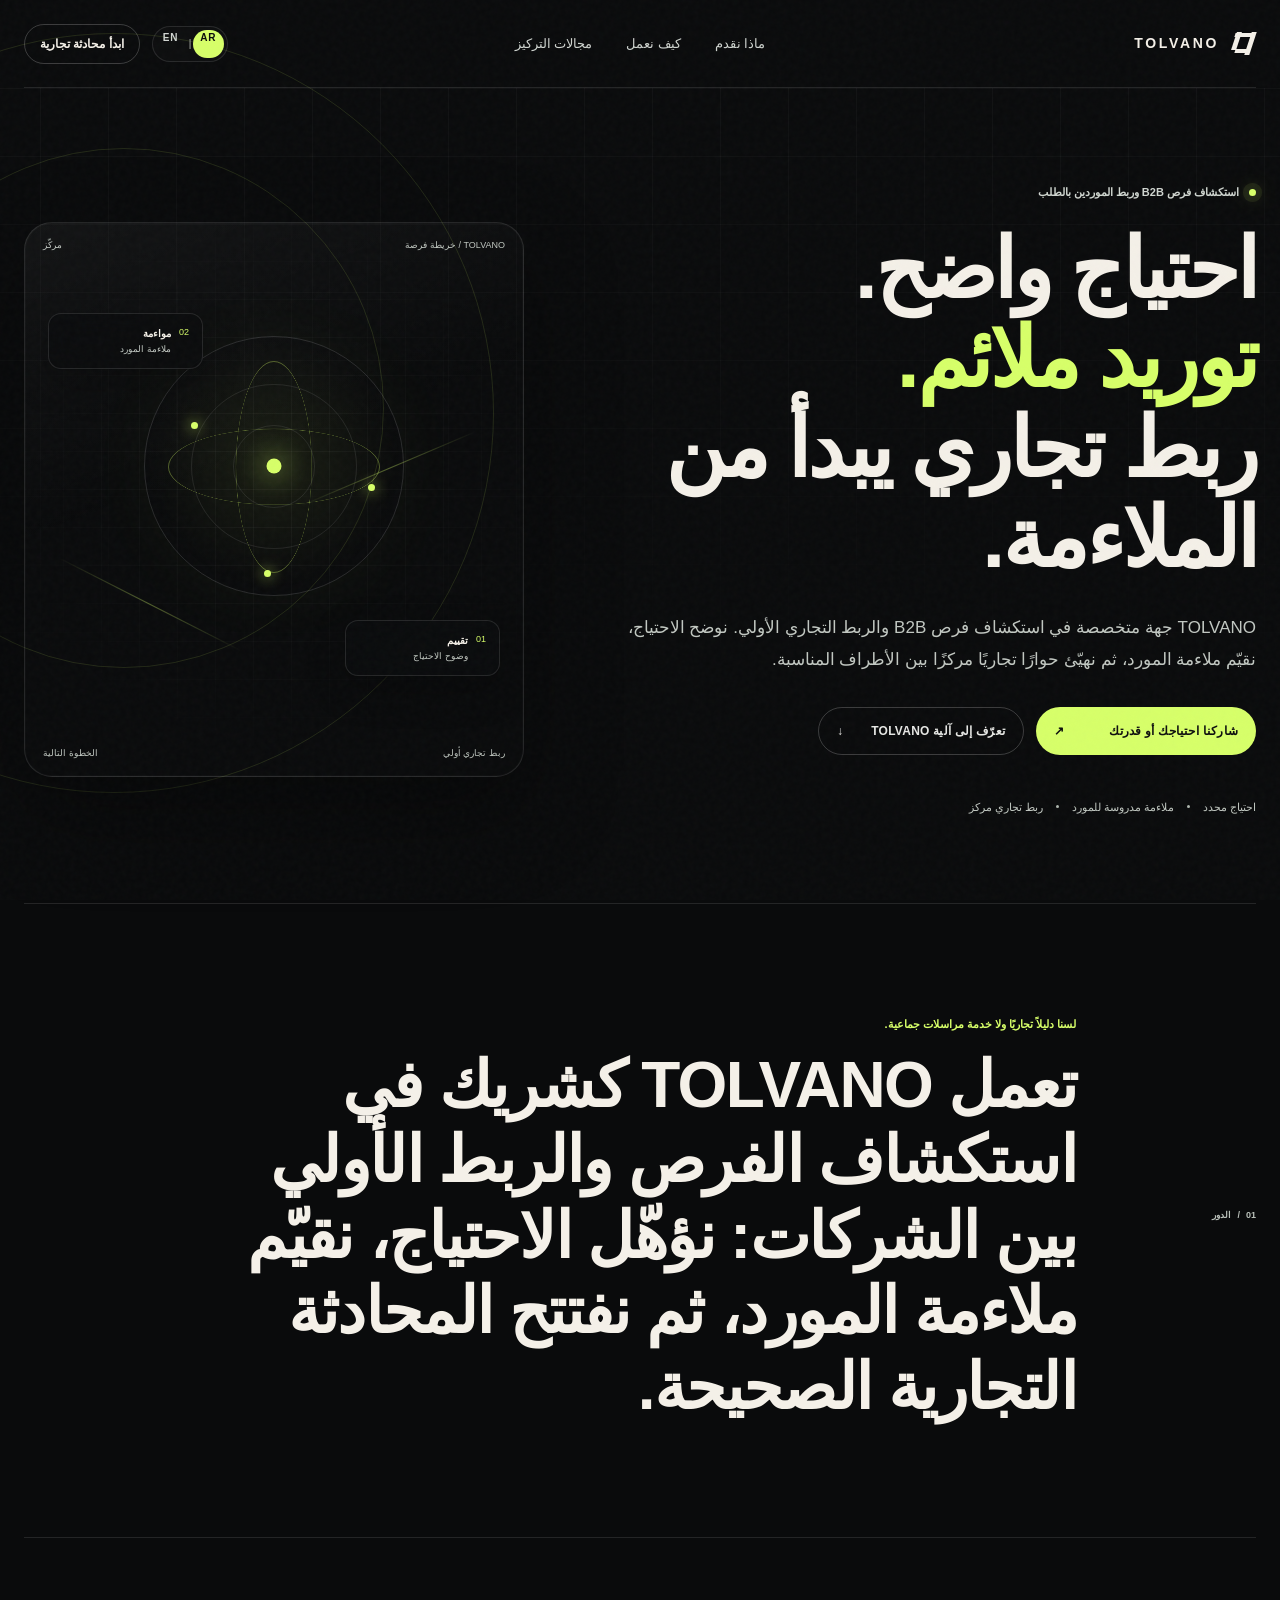
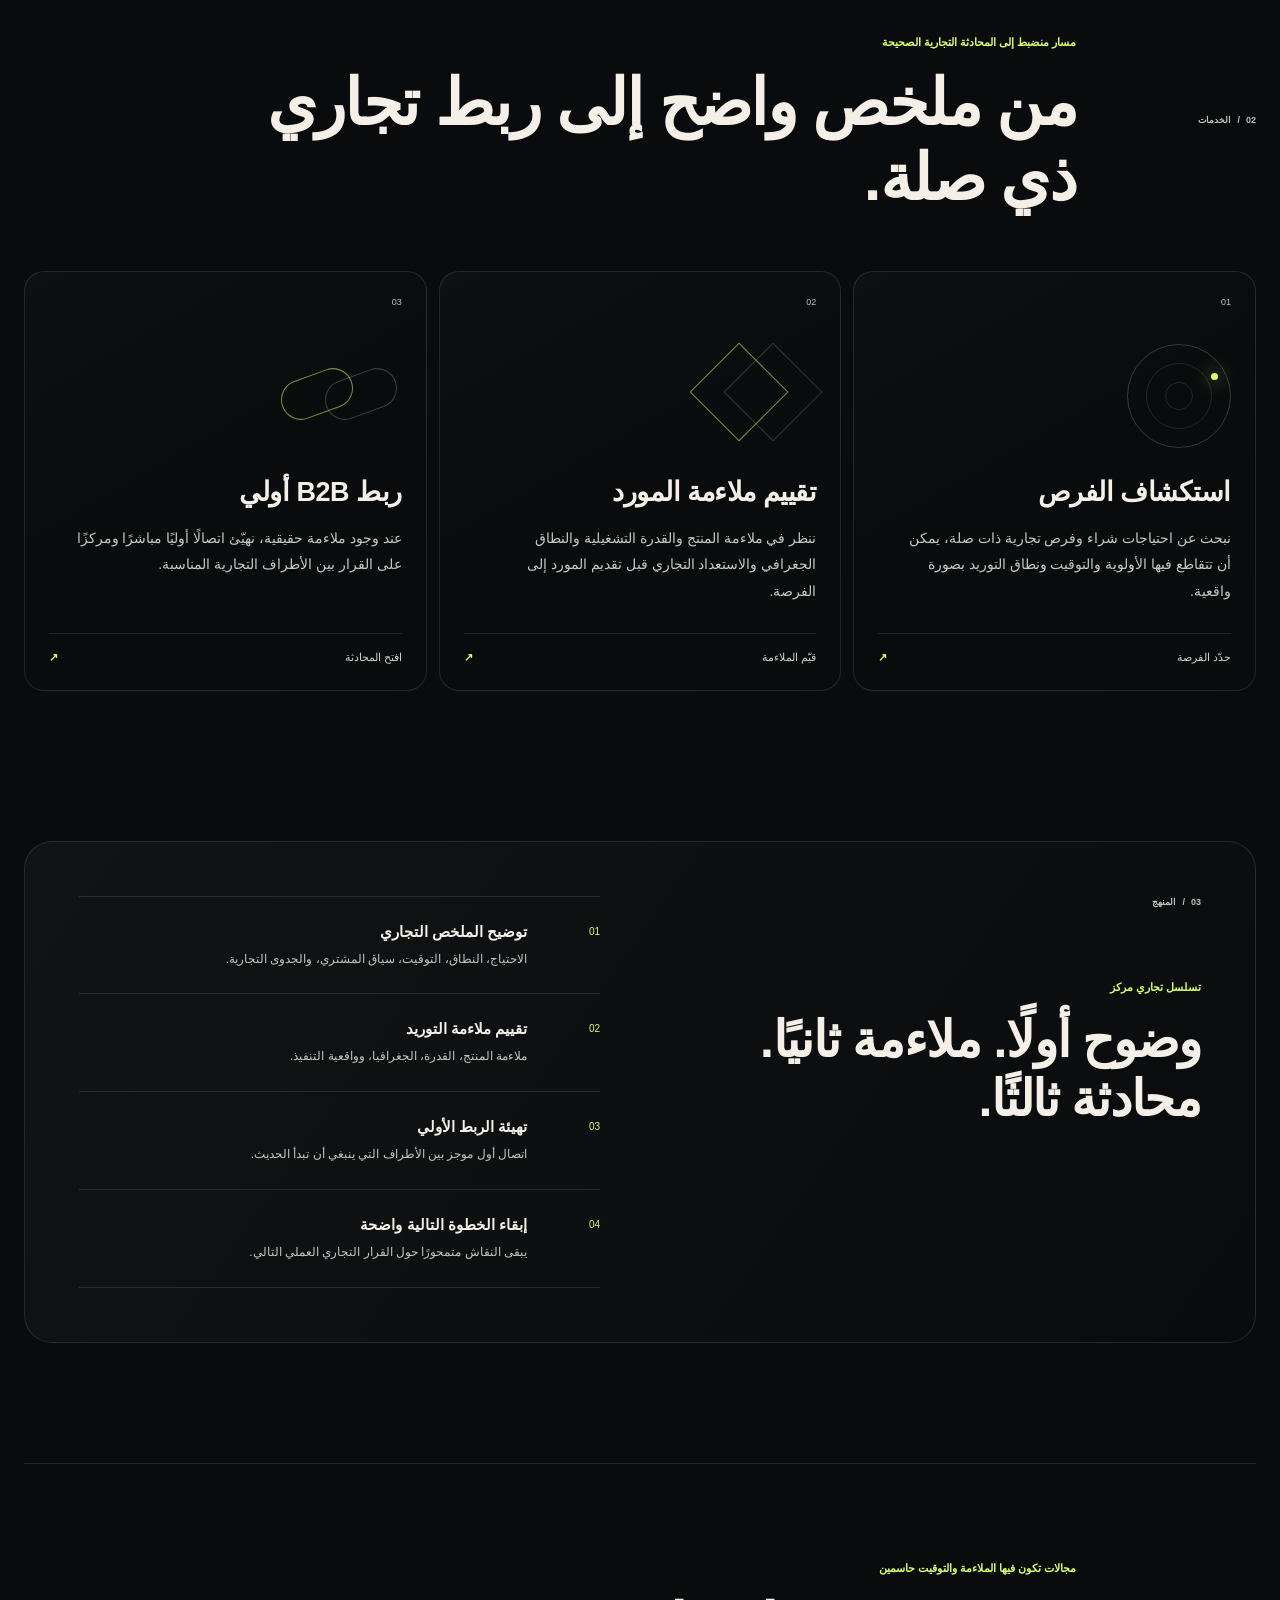
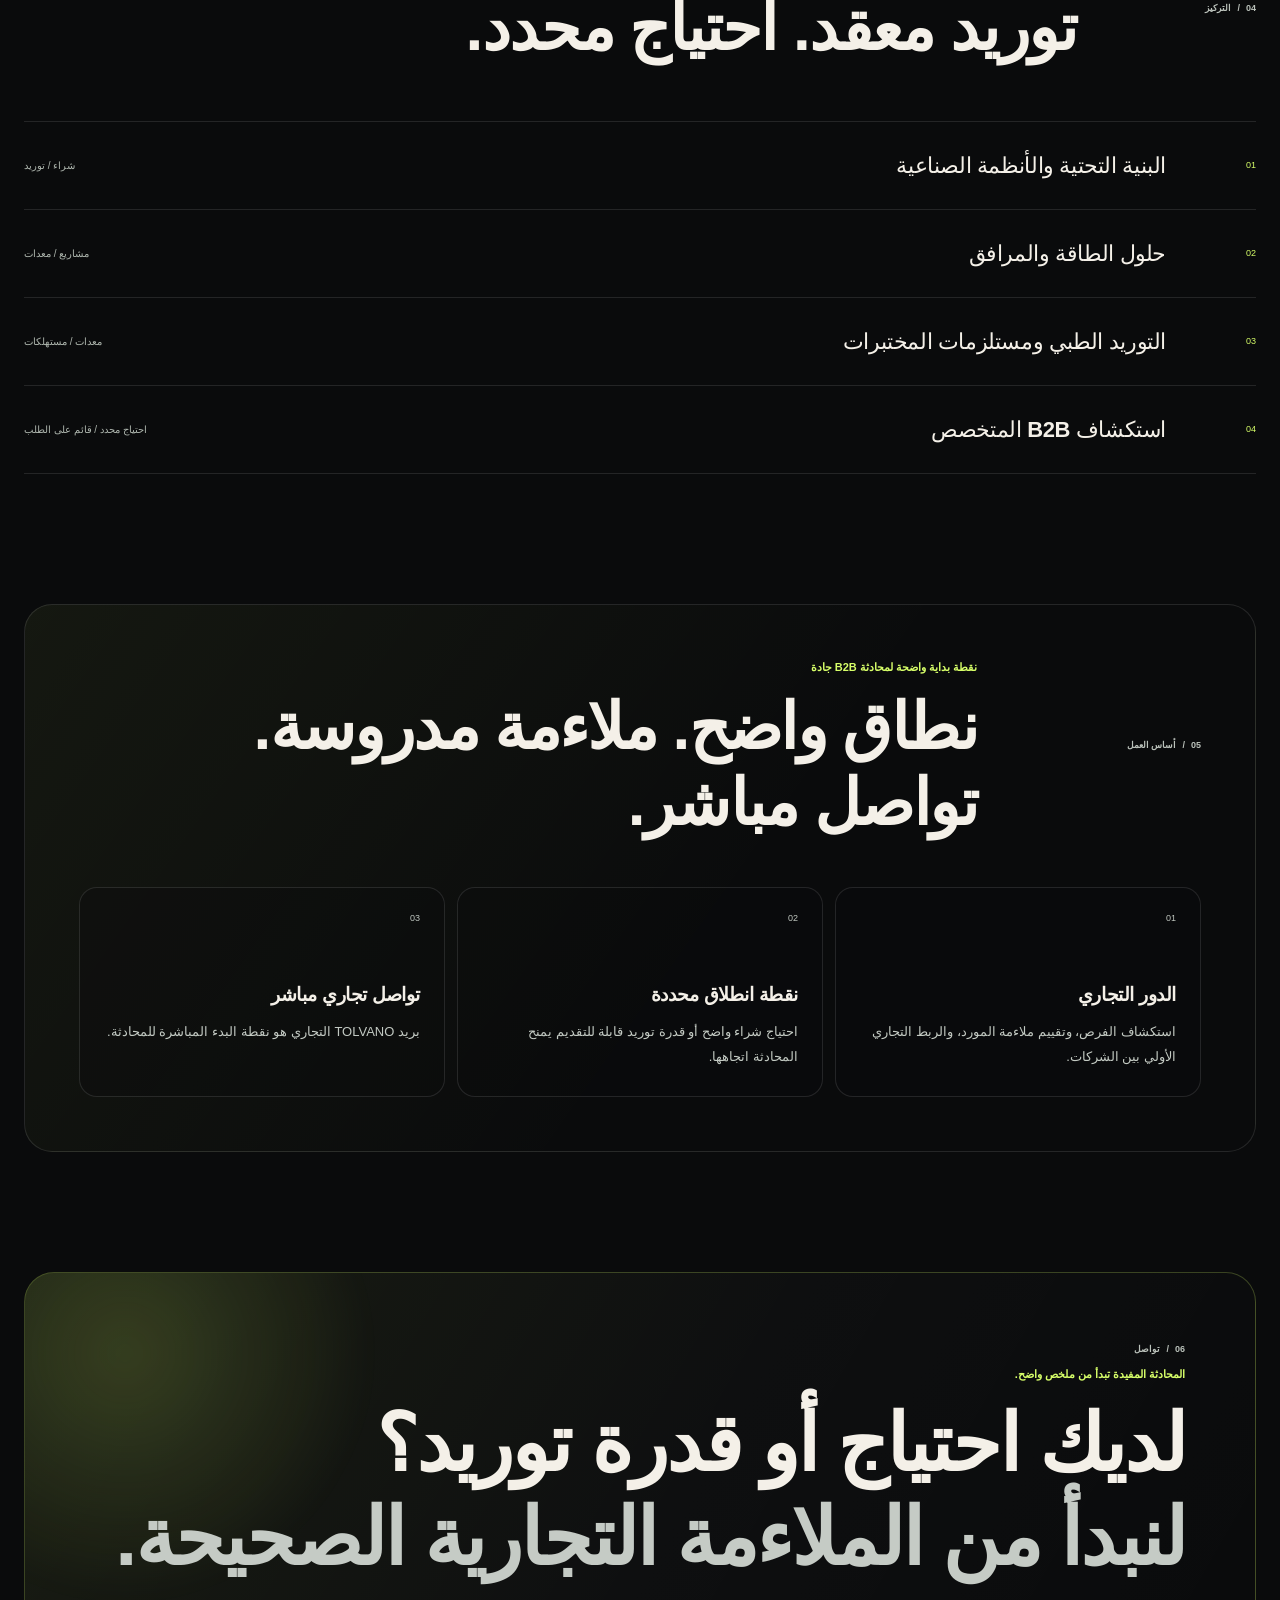
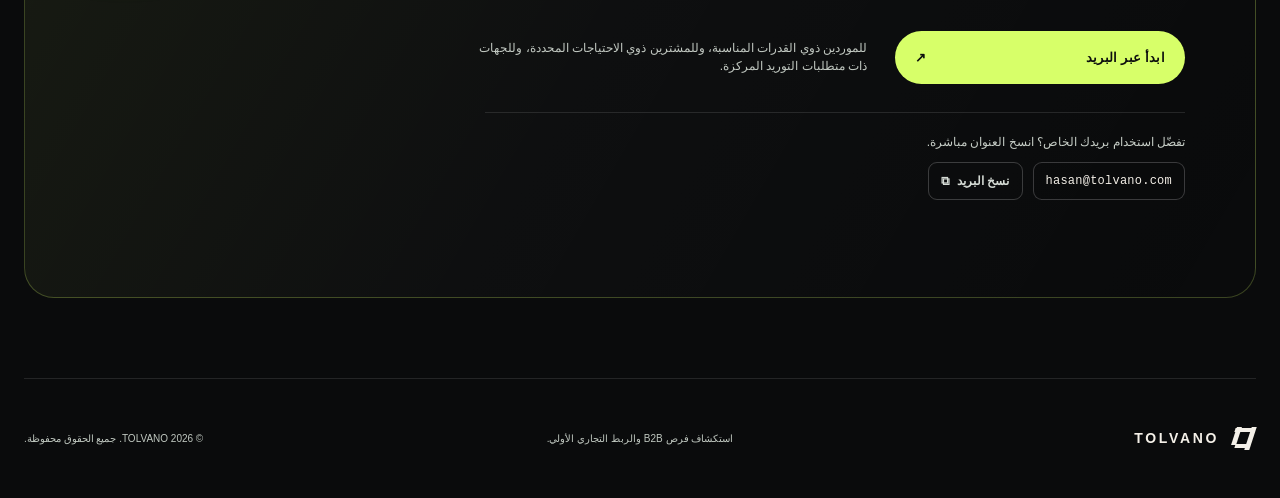
==== ar/index.html @ ba83ae80 "fix: remediate bilingual landing review" ====
<!doctype html>
<html lang="ar" dir="rtl" data-page-language="ar">
<head>
  <meta charset="utf-8" />
  <meta name="viewport" content="width=device-width, initial-scale=1" />
  <meta name="theme-color" content="#0b0c0d" />
  <meta name="color-scheme" content="dark" />
  <meta name="application-name" content="TOLVANO" />
  <meta name="language" content="ar" />
  <meta name="description" content="TOLVANO جهة متخصصة في استكشاف فرص B2B والربط التجاري الأولي بين الموردين والمشترين. نوضح الاحتياج، نقيّم ملاءمة المورد، ونهيّئ حوارًا تجاريًا مركزًا." />
  <meta property="og:title" content="TOLVANO — استكشاف فرص B2B وربط تجاري أولي" />
  <meta property="og:description" content="احتياج واضح، ملاءمة مدروسة للمورد، وربط تجاري أولي بين الشركات." />
  <meta property="og:type" content="website" />
  <meta property="og:url" content="https://tolvano.com/ar/" />
  <meta property="og:locale" content="ar_AR" />
  <meta property="og:locale:alternate" content="en_US" />
  <meta name="twitter:card" content="summary" />
  <meta name="twitter:title" content="TOLVANO — استكشاف فرص B2B وربط تجاري أولي" />
  <meta name="twitter:description" content="احتياج واضح، ملاءمة مدروسة للمورد، وربط تجاري أولي بين الشركات." />
  <link rel="canonical" href="https://tolvano.com/ar/" />
  <link rel="alternate" hreflang="en" href="https://tolvano.com/" />
  <link rel="alternate" hreflang="ar" href="https://tolvano.com/ar/" />
  <link rel="alternate" hreflang="x-default" href="https://tolvano.com/" />
  <title>TOLVANO — استكشاف فرص B2B وربط تجاري أولي</title>
  <link rel="icon" href="../favicon.svg" type="image/svg+xml" />
  <script>
    (function () {
      const root = document.documentElement;
      const pageLanguage = root.dataset.pageLanguage === 'ar' ? 'ar' : 'en';
      let language = pageLanguage;
      try {
        const requestedLanguage = new URLSearchParams(window.location.search).get('lang');
        const savedLanguage = window.localStorage.getItem('tolvano-language');
        language = requestedLanguage === 'ar' || requestedLanguage === 'en'
          ? requestedLanguage
          : (savedLanguage === 'ar' || savedLanguage === 'en' ? savedLanguage : pageLanguage);
      } catch (error) {
        // تبقى العربية الظاهرة في هذه الصفحة هي البديل الموثوق دون JavaScript.
      }
      root.lang = language;
      root.dir = language === 'ar' ? 'rtl' : 'ltr';
      root.dataset.language = language;
    }());
  </script>
  <link rel="stylesheet" href="../styles.css" />
</head>
<body>
  <div class="noise" aria-hidden="true"></div>
  <div class="cursor-glow" aria-hidden="true"></div>
  <p class="sr-only" id="language-status" aria-live="polite"></p>

  <header class="site-header" id="top">
    <a class="brand" href="#top" aria-label="الصفحة الرئيسية لـ TOLVANO" data-i18n-aria-label="brand.home">
      <span class="brand-mark" aria-hidden="true"><span></span><span></span></span>
      <span class="brand-word">TOLVANO</span>
    </a>
    <nav class="nav" id="primary-navigation" aria-label="التنقل الرئيسي" data-i18n-aria-label="navigation.primary">
      <a href="#capabilities" data-i18n="navigation.capabilities">ماذا نقدم</a>
      <a href="#approach" data-i18n="navigation.approach">كيف نعمل</a>
      <a href="#focus" data-i18n="navigation.focus">مجالات التركيز</a>
    </nav>
    <div class="header-actions">
      <div class="language-switcher" role="group" aria-label="اختيار اللغة" data-i18n-aria-label="language.selector">
        <a class="language-option" href="../" data-language-option="en" lang="en">EN</a>
        <span class="language-divider" aria-hidden="true">|</span>
        <a class="language-option" href="./" data-language-option="ar" aria-current="page" lang="ar">AR</a>
      </div>
      <a class="header-cta" href="mailto:hasan@tolvano.com" data-i18n-mailto="emailSubjects.header" data-mailto-email="hasan@tolvano.com"><span data-i18n="navigation.contact">ابدأ محادثة تجارية</span></a>
      <button class="menu-toggle" type="button" aria-label="فتح القائمة" aria-expanded="false" aria-controls="primary-navigation" data-menu-toggle><span></span><span></span></button>
    </div>
  </header>

  <main>
    <section class="hero section-shell">
      <div class="hero-grid" aria-hidden="true"></div>
      <div class="hero-orbit orbit-one" aria-hidden="true"></div>
      <div class="hero-orbit orbit-two" aria-hidden="true"></div>
      <div class="hero-copy reveal">
        <p class="eyebrow"><span class="signal" aria-hidden="true"></span><span data-i18n="hero.eyebrow">استكشاف فرص B2B وربط الموردين بالطلب</span></p>
        <h1 data-i18n-html="hero.title">احتياج واضح.<br /><span>توريد ملائم.</span><br />ربط تجاري يبدأ من الملاءمة.</h1>
        <p class="hero-lead" data-i18n="hero.lead">TOLVANO جهة متخصصة في استكشاف فرص B2B والربط التجاري الأولي. نوضح الاحتياج، نقيّم ملاءمة المورد، ثم نهيّئ حوارًا تجاريًا مركزًا بين الأطراف المناسبة.</p>
        <div class="hero-actions">
          <a class="btn btn-primary" href="mailto:hasan@tolvano.com" data-i18n-mailto="emailSubjects.opportunity" data-mailto-email="hasan@tolvano.com">
            <span data-i18n="hero.primaryCta">شاركنا احتياجك أو قدرتك</span>
            <span aria-hidden="true">↗</span>
          </a>
          <a class="btn btn-ghost" href="#capabilities"><span data-i18n="hero.secondaryCta">تعرّف إلى آلية TOLVANO</span> <span aria-hidden="true">↓</span></a>
        </div>
        <div class="trust-line" aria-label="أسس عمل TOLVANO" data-i18n-aria-label="hero.principles">
          <span data-i18n="hero.principleOne">احتياج محدد</span><i aria-hidden="true"></i><span data-i18n="hero.principleTwo">ملاءمة مدروسة للمورد</span><i aria-hidden="true"></i><span data-i18n="hero.principleThree">ربط تجاري مركز</span>
        </div>
      </div>

      <div class="hero-visual reveal delay-one" aria-hidden="true">
        <div class="visual-frame">
          <div class="frame-label top"><span data-i18n="visual.signal">TOLVANO / خريطة فرصة</span><span data-i18n="visual.status">مركّز</span></div>
          <div class="sphere">
            <div class="sphere-ring ring-a"></div>
            <div class="sphere-ring ring-b"></div>
            <div class="sphere-core"></div>
            <span class="node node-a"></span><span class="node node-b"></span><span class="node node-c"></span>
          </div>
          <div class="connection-line line-a"></div>
          <div class="connection-line line-b"></div>
          <div class="signal-card card-a"><small>01</small><strong data-i18n="visual.qualify">تقييم</strong><span data-i18n="visual.relevance">وضوح الاحتياج</span></div>
          <div class="signal-card card-b"><small>02</small><strong data-i18n="visual.align">مواءمة</strong><span data-i18n="visual.capability">ملاءمة المورد</span></div>
          <div class="frame-label bottom"><span data-i18n="visual.intelligence">ربط تجاري أولي</span><span data-i18n="visual.connect">الخطوة التالية</span></div>
        </div>
      </div>
    </section>

    <section class="statement section-shell reveal">
      <p class="section-index"><bdi>01</bdi><span aria-hidden="true">/</span><span data-i18n="sections.position">الدور</span></p>
      <div class="statement-copy">
        <p class="kicker" data-i18n="statement.kicker">لسنا دليلاً تجاريًا ولا خدمة مراسلات جماعية.</p>
        <h2 data-i18n="statement.title">تعمل TOLVANO كشريك في استكشاف الفرص والربط الأولي بين الشركات: نؤهّل الاحتياج، نقيّم ملاءمة المورد، ثم نفتتح المحادثة التجارية الصحيحة.</h2>
      </div>
    </section>

    <section class="capabilities section-shell" id="capabilities">
      <div class="section-heading reveal">
        <p class="section-index"><bdi>02</bdi><span aria-hidden="true">/</span><span data-i18n="sections.capabilities">الخدمات</span></p>
        <div>
          <p class="kicker" data-i18n="capabilities.kicker">مسار منضبط إلى المحادثة التجارية الصحيحة</p>
          <h2 data-i18n="capabilities.title">من ملخص واضح إلى ربط تجاري ذي صلة.</h2>
        </div>
      </div>
      <div class="capability-grid">
        <article class="capability-card reveal">
          <span class="card-num">01</span>
          <div class="icon icon-radar" aria-hidden="true"><span></span></div>
          <h3 data-i18n="capabilities.cards.sourcing.title">استكشاف الفرص</h3>
          <p data-i18n="capabilities.cards.sourcing.body">نبحث عن احتياجات شراء وفرص تجارية ذات صلة، يمكن أن تتقاطع فيها الأولوية والتوقيت ونطاق التوريد بصورة واقعية.</p>
          <span class="card-link"><span data-i18n="capabilities.cards.sourcing.link">حدّد الفرصة</span><b aria-hidden="true">↗</b></span>
        </article>
        <article class="capability-card reveal delay-one">
          <span class="card-num">02</span>
          <div class="icon icon-fit" aria-hidden="true"><span></span><span></span></div>
          <h3 data-i18n="capabilities.cards.fit.title">تقييم ملاءمة المورد</h3>
          <p data-i18n="capabilities.cards.fit.body">ننظر في ملاءمة المنتج والقدرة التشغيلية والنطاق الجغرافي والاستعداد التجاري قبل تقديم المورد إلى الفرصة.</p>
          <span class="card-link"><span data-i18n="capabilities.cards.fit.link">قيّم الملاءمة</span><b aria-hidden="true">↗</b></span>
        </article>
        <article class="capability-card reveal delay-two">
          <span class="card-num">03</span>
          <div class="icon icon-link" aria-hidden="true"><span></span><span></span></div>
          <h3 data-i18n="capabilities.cards.introductions.title">ربط B2B أولي</h3>
          <p data-i18n="capabilities.cards.introductions.body">عند وجود ملاءمة حقيقية، نهيّئ اتصالًا أوليًا مباشرًا ومركزًا على القرار بين الأطراف التجارية المناسبة.</p>
          <span class="card-link"><span data-i18n="capabilities.cards.introductions.link">افتح المحادثة</span><b aria-hidden="true">↗</b></span>
        </article>
      </div>
    </section>

    <section class="approach section-shell" id="approach">
      <div class="approach-panel reveal">
        <div class="section-heading compact">
          <p class="section-index"><bdi>03</bdi><span aria-hidden="true">/</span><span data-i18n="sections.method">المنهج</span></p>
          <div>
            <p class="kicker" data-i18n="approach.kicker">تسلسل تجاري مركز</p>
            <h2 data-i18n="approach.title">وضوح أولًا. ملاءمة ثانيًا. محادثة ثالثًا.</h2>
          </div>
        </div>
        <div class="steps">
          <div class="step"><span>01</span><div><strong data-i18n="approach.steps.qualify.title">توضيح الملخص التجاري</strong><p data-i18n="approach.steps.qualify.body">الاحتياج، النطاق، التوقيت، سياق المشتري، والجدوى التجارية.</p></div></div>
          <div class="step"><span>02</span><div><strong data-i18n="approach.steps.map.title">تقييم ملاءمة التوريد</strong><p data-i18n="approach.steps.map.body">ملاءمة المنتج، القدرة، الجغرافيا، وواقعية التنفيذ.</p></div></div>
          <div class="step"><span>03</span><div><strong data-i18n="approach.steps.open.title">تهيئة الربط الأولي</strong><p data-i18n="approach.steps.open.body">اتصال أول موجز بين الأطراف التي ينبغي أن تبدأ الحديث.</p></div></div>
          <div class="step"><span>04</span><div><strong data-i18n="approach.steps.advance.title">إبقاء الخطوة التالية واضحة</strong><p data-i18n="approach.steps.advance.body">يبقى النقاش متمحورًا حول القرار التجاري العملي التالي.</p></div></div>
        </div>
      </div>
    </section>

    <section class="focus section-shell" id="focus">
      <div class="section-heading reveal">
        <p class="section-index"><bdi>04</bdi><span aria-hidden="true">/</span><span data-i18n="sections.focus">التركيز</span></p>
        <div>
          <p class="kicker" data-i18n="focus.kicker">مجالات تكون فيها الملاءمة والتوقيت حاسمين</p>
          <h2 data-i18n="focus.title">توريد معقد. احتياج محدد.</h2>
        </div>
      </div>
      <div class="focus-list reveal">
        <div class="focus-row"><span>01</span><strong data-i18n="focus.rows.infrastructure.title">البنية التحتية والأنظمة الصناعية</strong><em data-i18n="focus.rows.infrastructure.meta">شراء / توريد</em></div>
        <div class="focus-row"><span>02</span><strong data-i18n="focus.rows.energy.title">حلول الطاقة والمرافق</strong><em data-i18n="focus.rows.energy.meta">مشاريع / معدات</em></div>
        <div class="focus-row"><span>03</span><strong data-i18n="focus.rows.medical.title">التوريد الطبي ومستلزمات المختبرات</strong><em data-i18n="focus.rows.medical.meta">معدات / مستهلكات</em></div>
        <div class="focus-row"><span>04</span><strong data-i18n="focus.rows.specialized.title">استكشاف B2B المتخصص</strong><em data-i18n="focus.rows.specialized.meta">احتياج محدد / قائم على الطلب</em></div>
      </div>
    </section>

    <section class="basis section-shell reveal" aria-label="أساس عمل TOLVANO" data-i18n-aria-label="basis.label">
      <div class="basis-panel">
        <div class="basis-intro">
          <p class="section-index"><bdi>05</bdi><span aria-hidden="true">/</span><span data-i18n="sections.basis">أساس العمل</span></p>
          <div>
            <p class="kicker" data-i18n="basis.kicker">نقطة بداية واضحة لمحادثة B2B جادة</p>
            <h2 data-i18n="basis.title">نطاق واضح. ملاءمة مدروسة. تواصل مباشر.</h2>
          </div>
        </div>
        <div class="basis-grid">
          <article class="basis-item"><span class="card-num">01</span><h3 data-i18n="basis.items.remit.title">الدور التجاري</h3><p data-i18n="basis.items.remit.body">استكشاف الفرص، وتقييم ملاءمة المورد، والربط التجاري الأولي بين الشركات.</p></article>
          <article class="basis-item"><span class="card-num">02</span><h3 data-i18n="basis.items.start.title">نقطة انطلاق محددة</h3><p data-i18n="basis.items.start.body">احتياج شراء واضح أو قدرة توريد قابلة للتقديم يمنح المحادثة اتجاهها.</p></article>
          <article class="basis-item"><span class="card-num">03</span><h3 data-i18n="basis.items.contact.title">تواصل تجاري مباشر</h3><p data-i18n="basis.items.contact.body">بريد TOLVANO التجاري هو نقطة البدء المباشرة للمحادثة.</p></article>
        </div>
      </div>
    </section>

    <section class="cta-section section-shell reveal">
      <div class="cta-panel">
        <div class="cta-glow" aria-hidden="true"></div>
        <p class="section-index"><bdi>06</bdi><span aria-hidden="true">/</span><span data-i18n="sections.contact">تواصل</span></p>
        <p class="kicker" data-i18n="cta.kicker">المحادثة المفيدة تبدأ من ملخص واضح.</p>
        <h2 data-i18n-html="cta.title">لديك احتياج أو قدرة توريد؟<br /><span>لنبدأ من الملاءمة التجارية الصحيحة.</span></h2>
        <div class="cta-bottom">
          <a class="btn btn-primary large" href="mailto:hasan@tolvano.com" data-i18n-mailto="emailSubjects.footer" data-mailto-email="hasan@tolvano.com"><span data-i18n="cta.emailCta">ابدأ عبر البريد</span> <span aria-hidden="true">↗</span></a>
          <p data-i18n="cta.body">للموردين ذوي القدرات المناسبة، وللمشترين ذوي الاحتياجات المحددة، وللجهات ذات متطلبات التوريد المركزة.</p>
        </div>
        <div class="contact-fallback">
          <p data-i18n="contact.copyPrompt">تفضّل استخدام بريدك الخاص؟ انسخ العنوان مباشرة.</p>
          <div class="copy-row">
            <code data-email-address>hasan@tolvano.com</code>
            <button class="copy-email" type="button" data-copy-email="hasan@tolvano.com" aria-label="نسخ بريد TOLVANO" data-i18n-aria-label="contact.copyAria"><span data-i18n="contact.copyAction">نسخ البريد</span><span aria-hidden="true">⧉</span></button>
          </div>
          <p class="copy-feedback" data-copy-feedback aria-live="polite"></p>
        </div>
      </div>
    </section>
  </main>

  <div class="mobile-cta" aria-label="ابدأ محادثة تجارية" data-i18n-aria-label="mobileCta.label">
    <a href="mailto:hasan@tolvano.com" data-i18n-mailto="emailSubjects.mobile" data-mailto-email="hasan@tolvano.com"><span data-i18n="mobileCta.action">ابدأ محادثة تجارية</span><span aria-hidden="true">↗</span></a>
  </div>

  <footer class="site-footer section-shell">
    <a class="brand footer-brand" href="#top" aria-label="الصفحة الرئيسية لـ TOLVANO" data-i18n-aria-label="brand.home"><span class="brand-mark" aria-hidden="true"><span></span><span></span></span><span class="brand-word">TOLVANO</span></a>
    <p data-i18n="footer.description">استكشاف فرص B2B والربط التجاري الأولي.</p>
    <p><span>© </span><span id="year">2026</span><span> TOLVANO. </span><span data-i18n="footer.rights">جميع الحقوق محفوظة.</span></p>
  </footer>

  <script src="../script.js"></script>
</body>
</html>
---- styles.css ----
:root{
  --bg:#0a0b0c;
  --bg-soft:#111315;
  --panel:#131619;
  --line:rgba(255,255,255,.11);
  --line-strong:rgba(255,255,255,.2);
  --text:#f4f0e8;
  --muted:#c2c8c2;
  --accent:#d7ff69;
  --accent-soft:rgba(215,255,105,.13);
  --max:1240px;
  --radius:24px;
  --ease:cubic-bezier(.2,.75,.2,1);
  --font-sans:Inter,ui-sans-serif,system-ui,-apple-system,BlinkMacSystemFont,"Segoe UI",sans-serif;
  --font-arabic:"Noto Sans Arabic","IBM Plex Sans Arabic",Tahoma,"Segoe UI",Arial,sans-serif;
}

*{box-sizing:border-box}
html{scroll-behavior:smooth;overflow-x:hidden}
body{margin:0;background:var(--bg);color:var(--text);font-family:var(--font-sans);line-height:1.5;overflow-x:hidden;-webkit-tap-highlight-color:transparent}
html[dir="rtl"] body{font-family:var(--font-arabic);text-align:start}
a{color:inherit;text-decoration:none}
button{font:inherit}
button,a{touch-action:manipulation}
::selection{background:var(--accent);color:#0a0b0c}
:focus-visible{outline:2px solid var(--accent);outline-offset:4px}

.sr-only{position:absolute;width:1px;height:1px;padding:0;margin:-1px;overflow:hidden;clip:rect(0,0,0,0);white-space:nowrap;border:0}
.noise{position:fixed;inset:0;pointer-events:none;opacity:.04;z-index:30;background-image:url("data:image/svg+xml,%3Csvg viewBox='0 0 180 180' xmlns='http://www.w3.org/2000/svg'%3E%3Cfilter id='n'%3E%3CfeTurbulence type='fractalNoise' baseFrequency='.9' numOctaves='4' stitchTiles='stitch'/%3E%3C/filter%3E%3Crect width='100%25' height='100%25' filter='url(%23n)' opacity='.7'/%3E%3C/svg%3E")}
.cursor-glow{position:fixed;width:420px;height:420px;border-radius:50%;pointer-events:none;background:radial-gradient(circle,rgba(215,255,105,.08),transparent 68%);transform:translate(-50%,-50%);z-index:0;opacity:0;transition:opacity .3s ease}
.section-shell{width:min(calc(100% - 48px),var(--max));margin-inline:auto;position:relative;z-index:1}

.site-header{height:88px;display:grid;grid-template-columns:1fr auto 1fr;align-items:center;width:min(calc(100% - 48px),var(--max));margin-inline:auto;border-bottom:1px solid var(--line);position:relative;z-index:20}
.brand{display:inline-flex;align-items:center;gap:12px;width:max-content}
.brand-word{font-weight:800;letter-spacing:.19em;font-size:14px}
.brand-mark{width:25px;height:25px;position:relative;display:grid;place-items:center}
.brand-mark:before,.brand-mark:after,.brand-mark span{content:"";position:absolute;background:var(--text);transform:skewX(-18deg)}
.brand-mark:before{width:5px;height:23px;inset-inline-start:3px;top:1px}.brand-mark:after{width:5px;height:18px;inset-inline-end:3px;top:1px}.brand-mark span:first-child{height:4px;width:17px;top:2px;inset-inline-start:4px}.brand-mark span:last-child{height:4px;width:12px;bottom:3px;inset-inline-end:4px}
.nav{display:flex;gap:34px;color:#d0d5d0;font-size:13px}
.nav a{transition:color .2s ease}.nav a:hover{color:var(--text)}
.header-actions{display:flex;align-items:center;justify-self:end;gap:12px}
.language-switcher{display:inline-flex;align-items:center;gap:2px;padding:3px;border:1px solid var(--line);border-radius:999px;background:rgba(255,255,255,.015);direction:ltr}
.language-option{min-width:31px;height:28px;padding:0 7px;border:0;border-radius:999px;background:transparent;color:#d1d6d1;font-size:10px;font-weight:800;letter-spacing:.08em;cursor:pointer;transition:background .2s ease,color .2s ease,transform .2s var(--ease)}
.language-option:hover{color:var(--text)}
.language-option[aria-current="page"]{background:var(--accent);color:#0a0b0c}
.language-option:active{transform:scale(.95)}
.language-divider{color:#b6bdb6;font-size:10px;line-height:1}
.header-cta{border:1px solid var(--line-strong);padding:10px 15px;border-radius:999px;font-size:12px;font-weight:700;transition:.25s ease}.header-cta:hover{border-color:var(--accent);background:var(--accent-soft)}
.menu-toggle{display:none;background:none;border:0;color:white;padding:0;width:32px;height:32px;position:relative;cursor:pointer}.menu-toggle span{position:absolute;inset-inline-start:4px;width:24px;height:1px;background:white;transition:transform .2s var(--ease),top .2s var(--ease)}.menu-toggle span:first-child{top:11px}.menu-toggle span:last-child{top:19px}

.hero{min-height:760px;padding:96px 0 88px;display:grid;grid-template-columns:1.08fr .92fr;align-items:center;gap:56px}
.hero-grid{position:absolute;inset:0 -120px;background-image:linear-gradient(rgba(255,255,255,.032) 1px,transparent 1px),linear-gradient(90deg,rgba(255,255,255,.032) 1px,transparent 1px);background-size:68px 68px;mask-image:linear-gradient(to bottom,black,transparent 84%);z-index:-2}
.hero-orbit{position:absolute;border:1px solid rgba(215,255,105,.12);border-radius:50%;z-index:-1}.orbit-one{width:520px;height:520px;inset-inline-end:-160px;top:60px}.orbit-two{width:760px;height:760px;inset-inline-end:-290px;top:-55px}
.eyebrow,.kicker{font-size:11px;letter-spacing:.18em;text-transform:uppercase;color:#d0d6d0;font-weight:700}.eyebrow{display:flex;align-items:center;gap:10px;margin:0 0 24px}.signal{width:7px;height:7px;border-radius:50%;background:var(--accent);box-shadow:0 0 0 6px rgba(215,255,105,.08),0 0 18px rgba(215,255,105,.6)}
h1,h2,h3,p{margin-top:0}
h1{font-size:clamp(56px,7.3vw,102px);line-height:.91;letter-spacing:-.065em;margin-bottom:28px;font-weight:720;max-width:930px}
h1 span{color:var(--accent)}
.hero-lead{max-width:660px;color:var(--muted);font-size:17px;line-height:1.75;margin-bottom:30px}
.hero-actions{display:flex;flex-wrap:wrap;gap:12px}.btn{display:inline-flex;align-items:center;justify-content:space-between;gap:28px;padding:14px 18px;border-radius:999px;font-size:12px;font-weight:800;letter-spacing:.02em;transition:transform .25s var(--ease),background .25s ease,border-color .25s ease}.btn:hover{transform:translateY(-2px)}.btn-primary{background:var(--accent);color:#0d0f0e;min-width:220px}.btn-ghost{border:1px solid var(--line-strong);color:#e7e8e5}.btn-ghost:hover{border-color:#9ba19b}
.trust-line{display:flex;align-items:center;gap:13px;margin-top:44px;color:#c2c9c2;font-size:10px;letter-spacing:.11em;text-transform:uppercase}.trust-line i{width:3px;height:3px;border-radius:50%;background:#aeb6ae;flex:none}
.hero-visual{display:flex;justify-content:flex-end}.visual-frame{width:min(100%,500px);aspect-ratio:.9;border:1px solid var(--line);border-radius:28px;position:relative;overflow:hidden;background:radial-gradient(circle at 50% 43%,rgba(215,255,105,.08),transparent 32%),linear-gradient(160deg,rgba(255,255,255,.04),transparent 45%);box-shadow:inset 0 0 0 1px rgba(255,255,255,.02),0 35px 90px rgba(0,0,0,.35)}
.visual-frame:before{content:"";position:absolute;inset:0;background-image:linear-gradient(rgba(255,255,255,.045) 1px,transparent 1px),linear-gradient(90deg,rgba(255,255,255,.045) 1px,transparent 1px);background-size:38px 38px;mask-image:radial-gradient(circle at 50% 45%,black,transparent 78%)}
.frame-label{position:absolute;inset-inline:18px;display:flex;justify-content:space-between;color:#c2c9c2;font-size:9px;letter-spacing:.15em}.frame-label.top{top:16px}.frame-label.bottom{bottom:16px}
.sphere{width:260px;height:260px;position:absolute;left:50%;top:44%;transform:translate(-50%,-50%);border:1px solid rgba(255,255,255,.13);border-radius:50%;box-shadow:0 0 70px rgba(215,255,105,.04)}.sphere:before,.sphere:after{content:"";position:absolute;inset:18%;border:1px solid rgba(255,255,255,.09);border-radius:50%}.sphere:after{inset:34%}
.sphere-ring{position:absolute;inset:9%;border:1px solid rgba(215,255,105,.35);border-radius:50%}.ring-a{transform:rotateX(69deg)}.ring-b{transform:rotateY(69deg)}.sphere-core{position:absolute;width:15px;height:15px;left:50%;top:50%;transform:translate(-50%,-50%);border-radius:50%;background:var(--accent);box-shadow:0 0 28px rgba(215,255,105,.95)}
.node{position:absolute;width:7px;height:7px;background:var(--accent);border-radius:50%;box-shadow:0 0 14px var(--accent)}.node-a{left:18%;top:33%}.node-b{right:11%;top:57%}.node-c{left:46%;bottom:7%}
.connection-line{position:absolute;height:1px;background:linear-gradient(90deg,transparent,var(--accent),transparent);opacity:.35;transform-origin:left center}.line-a{width:190px;inset-inline-start:47px;top:208px;transform:rotate(23deg)}.line-b{width:205px;inset-inline-end:33px;top:334px;transform:rotate(-27deg)}
.signal-card{position:absolute;width:155px;padding:12px 13px;border:1px solid var(--line);border-radius:13px;background:rgba(11,13,14,.82);backdrop-filter:blur(12px);display:grid;grid-template-columns:auto 1fr;column-gap:8px;row-gap:2px;box-shadow:0 14px 38px rgba(0,0,0,.22)}.signal-card small{grid-row:1/3;color:var(--accent);font-size:9px}.signal-card strong{font-size:10px;letter-spacing:.14em}.signal-card span{font-size:9px;color:#c4cbc4}.card-a{inset-inline-start:23px;bottom:100px}.card-b{inset-inline-end:23px;top:90px}

.statement{padding:112px 0;display:grid;grid-template-columns:180px 1fr;border-top:1px solid var(--line)}.section-index{display:flex;align-items:center;gap:6px;font-size:9px;letter-spacing:.18em;color:#bbc2bb;font-weight:700}.statement-copy{max-width:860px}.kicker{color:var(--accent);margin-bottom:15px}.statement h2,.section-heading h2,.cta-panel h2,.basis-intro h2{font-size:clamp(38px,5vw,70px);line-height:1.03;letter-spacing:-.045em;font-weight:620;margin-bottom:0}
.capabilities{padding:96px 0 120px;border-top:1px solid var(--line)}.section-heading{display:grid;grid-template-columns:180px 1fr;margin-bottom:54px}.section-heading>div{max-width:880px}.capability-grid{display:grid;grid-template-columns:repeat(3,1fr);gap:12px}.capability-card{min-height:420px;padding:24px;border:1px solid var(--line);border-radius:20px;background:linear-gradient(150deg,rgba(255,255,255,.025),transparent 55%);position:relative;display:flex;flex-direction:column;transition:transform .35s var(--ease),border-color .35s ease,background .35s ease}.capability-card:hover{transform:translateY(-7px);border-color:rgba(215,255,105,.38);background:linear-gradient(150deg,rgba(215,255,105,.06),transparent 58%)}.card-num{font-size:9px;letter-spacing:.18em;color:#c1c8c1}.capability-card h3{font-size:27px;letter-spacing:-.035em;margin:24px 0 12px}.capability-card p{font-size:14px;line-height:1.7;color:#c3cac3;max-width:330px}.card-link{margin-top:auto;font-size:11px;color:#cdd4cd;display:flex;justify-content:space-between;border-top:1px solid var(--line);padding-top:15px}.card-link b{color:var(--accent)}
.icon{height:104px;margin-top:35px;position:relative}.icon-radar{width:104px;border:1px solid rgba(255,255,255,.18);border-radius:50%}.icon-radar:before,.icon-radar:after{content:"";position:absolute;border:1px solid rgba(255,255,255,.11);border-radius:50%}.icon-radar:before{inset:18px}.icon-radar:after{inset:37px}.icon-radar span{position:absolute;width:7px;height:7px;background:var(--accent);border-radius:50%;right:12px;top:28px;box-shadow:0 0 18px var(--accent)}
.icon-fit span{position:absolute;width:70px;height:70px;border:1px solid rgba(255,255,255,.18);transform:rotate(45deg);top:13px}.icon-fit span:first-child{inset-inline-start:8px}.icon-fit span:last-child{inset-inline-start:42px;border-color:rgba(215,255,105,.55)}
.icon-link span{position:absolute;width:74px;height:40px;border:1px solid rgba(255,255,255,.2);border-radius:999px;top:30px;transform:rotate(-20deg)}.icon-link span:first-child{inset-inline-start:4px}.icon-link span:last-child{inset-inline-start:48px;border-color:rgba(215,255,105,.55)}
.approach{padding:30px 0 120px}.approach-panel{border:1px solid var(--line);border-radius:28px;padding:54px;background:linear-gradient(125deg,rgba(255,255,255,.035),rgba(255,255,255,.005));display:grid;grid-template-columns:1fr 1fr;gap:80px}.section-heading.compact{display:block;margin:0}.section-heading.compact .section-index{margin-bottom:70px}.section-heading.compact h2{font-size:50px}.steps{border-top:1px solid var(--line)}.step{display:grid;grid-template-columns:55px 1fr;gap:18px;padding:23px 0;border-bottom:1px solid var(--line)}.step>span{font-size:10px;color:var(--accent);padding-top:4px}.step strong{font-size:15px}.step p{font-size:12px;color:#c1c8c1;margin:4px 0 0}
.focus{padding:96px 0 130px;border-top:1px solid var(--line)}.focus-list{border-top:1px solid var(--line)}.focus-row{display:grid;grid-template-columns:70px 1fr auto;align-items:center;gap:20px;padding:27px 0;border-bottom:1px solid var(--line);transition:padding .3s var(--ease),background .3s ease}.focus-row:hover{padding-inline:12px;background:rgba(255,255,255,.018)}.focus-row>span{font-size:9px;color:var(--accent)}.focus-row strong{font-size:22px;letter-spacing:-.02em;font-weight:560}.focus-row em{font-style:normal;font-size:10px;letter-spacing:.1em;text-transform:uppercase;color:#aeb6ae}

.basis{padding:0 0 120px}.basis-panel{border:1px solid var(--line);border-radius:28px;padding:54px;background:linear-gradient(125deg,rgba(215,255,105,.055),rgba(255,255,255,.005) 58%)}.basis-intro{display:grid;grid-template-columns:180px 1fr;gap:44px;margin-bottom:46px}.basis-intro>div{max-width:800px}.basis-grid{display:grid;grid-template-columns:repeat(3,1fr);gap:12px}.basis-item{min-height:210px;padding:24px;border:1px solid var(--line);border-radius:18px;background:rgba(10,11,12,.25)}.basis-item .card-num{display:block;margin-bottom:55px}.basis-item h3{font-size:19px;letter-spacing:-.02em;margin:0}.basis-item p{margin:11px 0 0;color:#c3cac3;font-size:13px;line-height:1.75}

.cta-section{padding-bottom:80px}.cta-panel{position:relative;overflow:hidden;border:1px solid rgba(215,255,105,.23);border-radius:30px;padding:70px;background:linear-gradient(120deg,rgba(215,255,105,.075),rgba(255,255,255,.02) 50%,transparent);min-height:500px;display:flex;flex-direction:column;justify-content:center}.cta-glow{position:absolute;width:540px;height:540px;border-radius:50%;inset-inline-end:-170px;top:-190px;background:radial-gradient(circle,rgba(215,255,105,.16),transparent 65%);filter:blur(10px)}.cta-panel h2{font-size:clamp(50px,6.2vw,82px);position:relative}.cta-panel h2 span{color:#c5cbc5}.cta-bottom{display:flex;align-items:center;gap:28px;margin-top:46px;position:relative}.btn.large{font-size:13px;padding:17px 20px;min-width:290px}.cta-bottom p{max-width:390px;color:#c2c9c2;font-size:12px;margin:0}
.contact-fallback{position:relative;max-width:700px;margin-top:28px;padding-top:20px;border-top:1px solid var(--line)}.contact-fallback>p{margin:0 0 11px;color:#c7cec7;font-size:12px}.copy-row{display:flex;flex-wrap:wrap;align-items:center;gap:10px}.copy-row code{padding:9px 12px;border:1px solid var(--line-strong);border-radius:9px;background:rgba(10,11,12,.44);color:var(--text);font-family:ui-monospace,SFMono-Regular,Menlo,monospace;font-size:12px;letter-spacing:.02em;direction:ltr;user-select:all}.copy-email{display:inline-flex;align-items:center;gap:7px;padding:9px 12px;border:1px solid var(--line-strong);border-radius:9px;background:transparent;color:#d5dbd5;font-size:12px;font-weight:700;cursor:pointer;transition:border-color .2s ease,color .2s ease}.copy-email:hover{border-color:var(--accent);color:var(--accent)}.copy-feedback{min-height:18px;margin:9px 0 0!important;color:#d1d8d1!important;font-size:11px!important}
.site-footer{border-top:1px solid var(--line);min-height:120px;display:grid;grid-template-columns:1fr 1fr 1fr;align-items:center;color:#c0c8c0;font-size:10px}.site-footer p{margin:0}.site-footer p:nth-child(2){text-align:center}.site-footer p:last-child{text-align:end}.footer-brand{color:var(--text)}
.mobile-cta{display:none}

.reveal{opacity:1;transform:none}.delay-one,.delay-two{transition-delay:0s}
html.js .reveal{opacity:0;transform:translateY(24px);transition:opacity .8s var(--ease),transform .8s var(--ease)}
html.js .reveal.visible{opacity:1;transform:none}
html.js .delay-one{transition-delay:.12s}html.js .delay-two{transition-delay:.22s}

html[dir="rtl"] .eyebrow,
html[dir="rtl"] .kicker,
html[dir="rtl"] .section-index,
html[dir="rtl"] .trust-line,
html[dir="rtl"] .frame-label,
html[dir="rtl"] .signal-card strong,
html[dir="rtl"] .card-num,
html[dir="rtl"] .focus-row em{letter-spacing:0;text-transform:none}
html[dir="rtl"] h1{font-size:clamp(50px,6.5vw,90px);line-height:1.08;letter-spacing:-.035em}
html[dir="rtl"] .statement h2,
html[dir="rtl"] .section-heading h2,
html[dir="rtl"] .cta-panel h2,
html[dir="rtl"] .basis-intro h2{line-height:1.18;letter-spacing:-.025em}
html[dir="rtl"] .hero-lead{line-height:1.9}
html[dir="rtl"] .capability-card h3,
html[dir="rtl"] .focus-row strong{letter-spacing:-.018em}
html[dir="rtl"] .capability-card p,
html[dir="rtl"] .basis-item p,
html[dir="rtl"] .step p{line-height:1.9}
html[dir="rtl"] .trust-line{font-size:11px}
html[dir="rtl"] .line-a{transform-origin:right center;transform:rotate(-23deg)}
html[dir="rtl"] .line-b{transform-origin:left center;transform:rotate(27deg)}

@media (max-width:1020px){
  .site-header{grid-template-columns:1fr auto}
  .nav{display:none}
  .header-cta{display:none}
  .menu-toggle{display:block}
  .menu-toggle.open span:first-child{transform:rotate(45deg);top:15px}
  .menu-toggle.open span:last-child{transform:rotate(-45deg);top:15px}
  .nav.mobile-open{display:flex;position:absolute;top:88px;inset-inline:0;background:#0c0e0f;border-bottom:1px solid var(--line);padding:22px 0;flex-direction:column;gap:20px}
  .hero{grid-template-columns:1fr;padding-top:78px}
  .hero-copy{max-width:830px}
  .hero-visual{justify-content:flex-start}
  .visual-frame{max-width:570px}
  .capability-grid,.basis-grid{grid-template-columns:1fr}
  .capability-card{min-height:340px}
  .basis-item{min-height:0}
  .approach-panel{grid-template-columns:1fr;gap:55px}
  .section-heading.compact .section-index{margin-bottom:38px}
}

@media (max-width:700px){
  body{padding-bottom:82px}
  .section-shell,.site-header{width:min(calc(100% - 28px),var(--max))}
  .site-header{height:74px}
  .header-actions{gap:8px}
  .language-option{min-width:29px;height:27px;padding:0 6px;font-size:9px}
  .nav.mobile-open{top:74px}
  .hero{padding:62px 0 72px;min-height:auto;gap:54px}
  .hero h1{font-size:clamp(48px,14vw,72px)}
  .hero-lead{font-size:15px}
  .trust-line{flex-wrap:wrap;gap:9px 12px}
  .hero-visual{display:none}
  .statement,.section-heading,.basis-intro{grid-template-columns:1fr;gap:22px}
  .statement{padding:78px 0}
  .capabilities,.focus{padding:78px 0}
  .capability-card{min-height:370px}
  .approach{padding-bottom:80px}
  .approach-panel,.basis-panel{padding:28px 22px}
  .basis{padding-bottom:80px}
  .basis-intro{margin-bottom:32px}
  .basis-item .card-num{margin-bottom:34px}
  .section-heading.compact h2{font-size:40px}
  .focus-row{grid-template-columns:42px 1fr;gap:12px}
  .focus-row em{grid-column:2}
  .focus-row strong{font-size:18px}
  .cta-panel{padding:44px 22px;min-height:470px}
  .cta-bottom{align-items:flex-start;flex-direction:column}
  .btn.large{min-width:0;width:100%}
  .contact-fallback{margin-top:23px}
  .copy-row{align-items:stretch}
  .copy-row code,.copy-email{width:100%;justify-content:center}
  .site-footer{grid-template-columns:1fr;gap:14px;padding:30px 0}
  .site-footer p:nth-child(2),.site-footer p:last-child{text-align:start}
  .cursor-glow{display:none}
  .mobile-cta{display:block;position:fixed;inset-inline:14px;bottom:13px;z-index:35;box-shadow:0 12px 32px rgba(0,0,0,.32)}
  .mobile-cta a{display:flex;min-height:54px;align-items:center;justify-content:center;gap:12px;padding:0 18px;border:1px solid var(--accent);border-radius:999px;background:var(--accent);color:#0d0f0e;font-size:12px;font-weight:800;text-align:center}
  html[dir="rtl"] .hero h1{font-size:clamp(42px,12.5vw,64px);line-height:1.14}
  html[dir="rtl"] .section-heading h2,
  html[dir="rtl"] .statement h2,
  html[dir="rtl"] .basis-intro h2{font-size:clamp(36px,10vw,50px)}
}

@media (prefers-reduced-motion:reduce){
  html{scroll-behavior:auto}
  .reveal,html.js .reveal{opacity:1;transform:none;transition:none}
  .capability-card,.btn,.language-option,.menu-toggle span,.copy-email{transition:none}
}
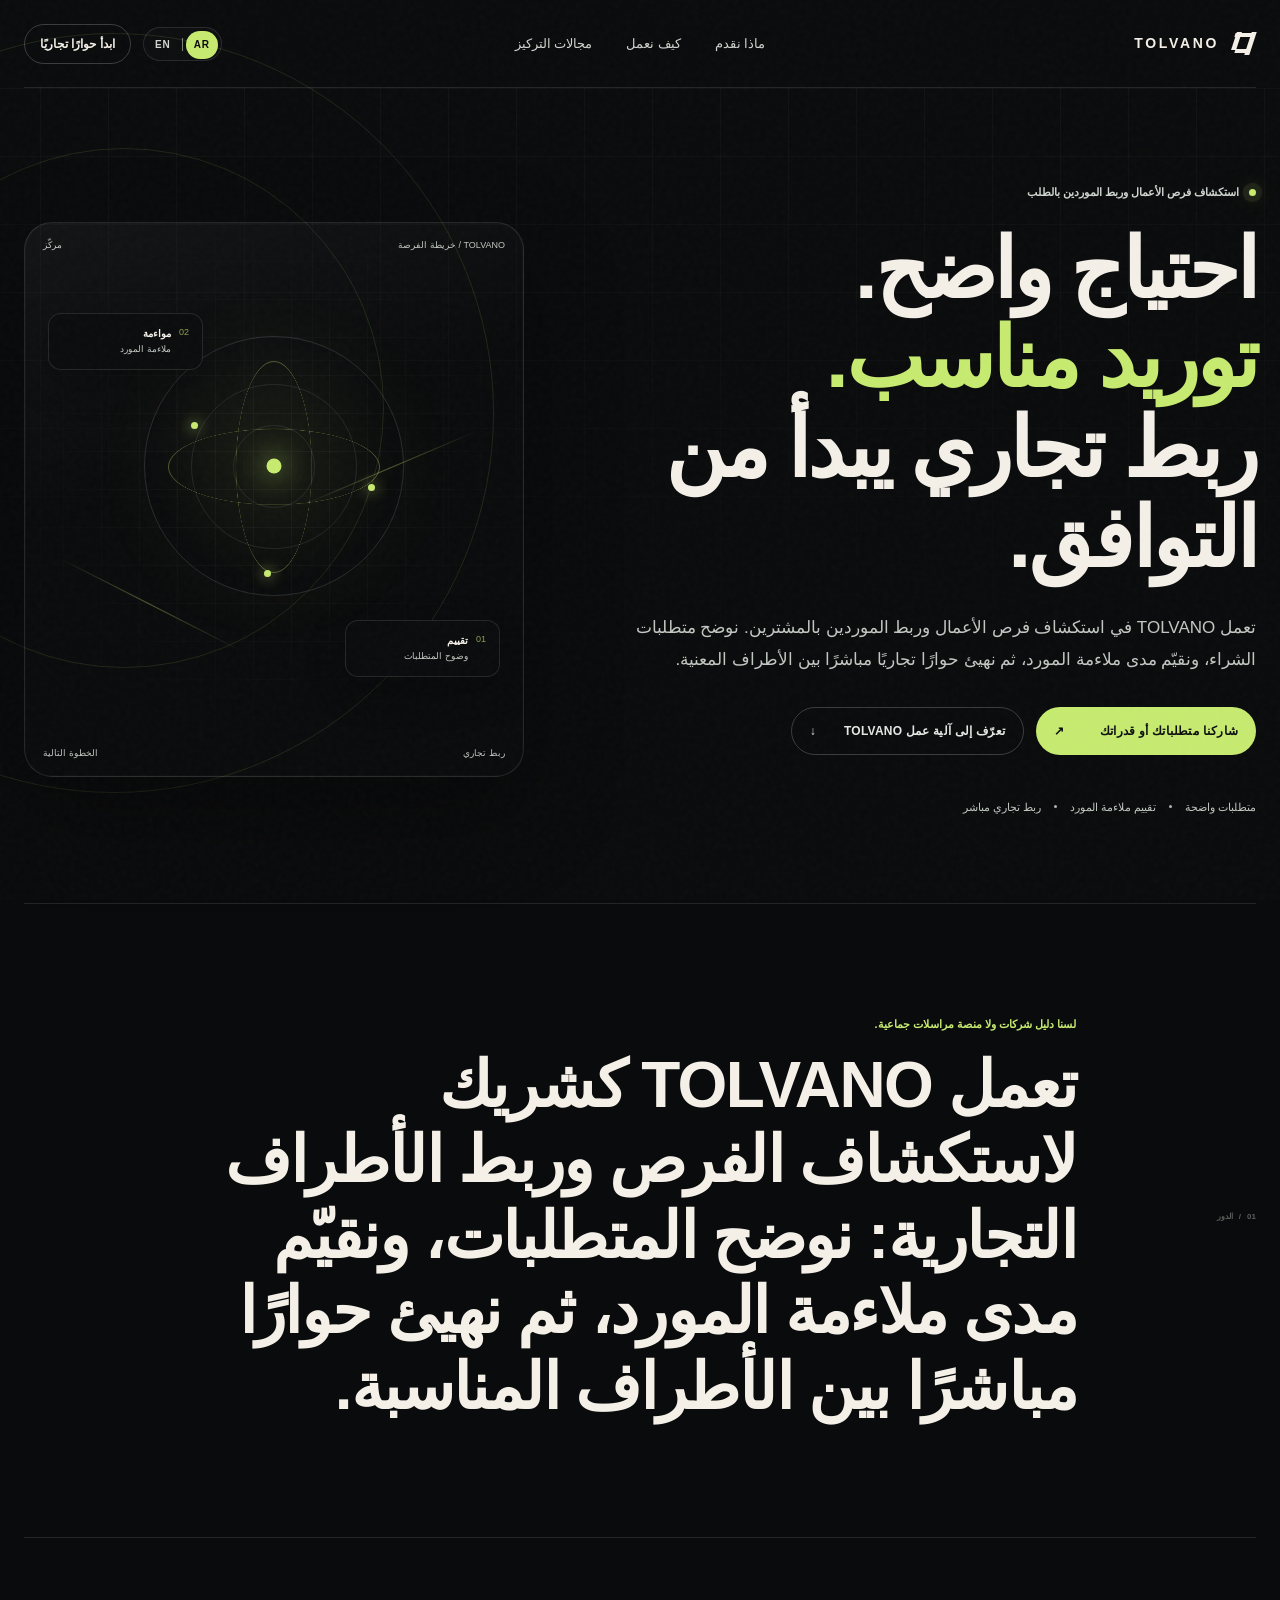
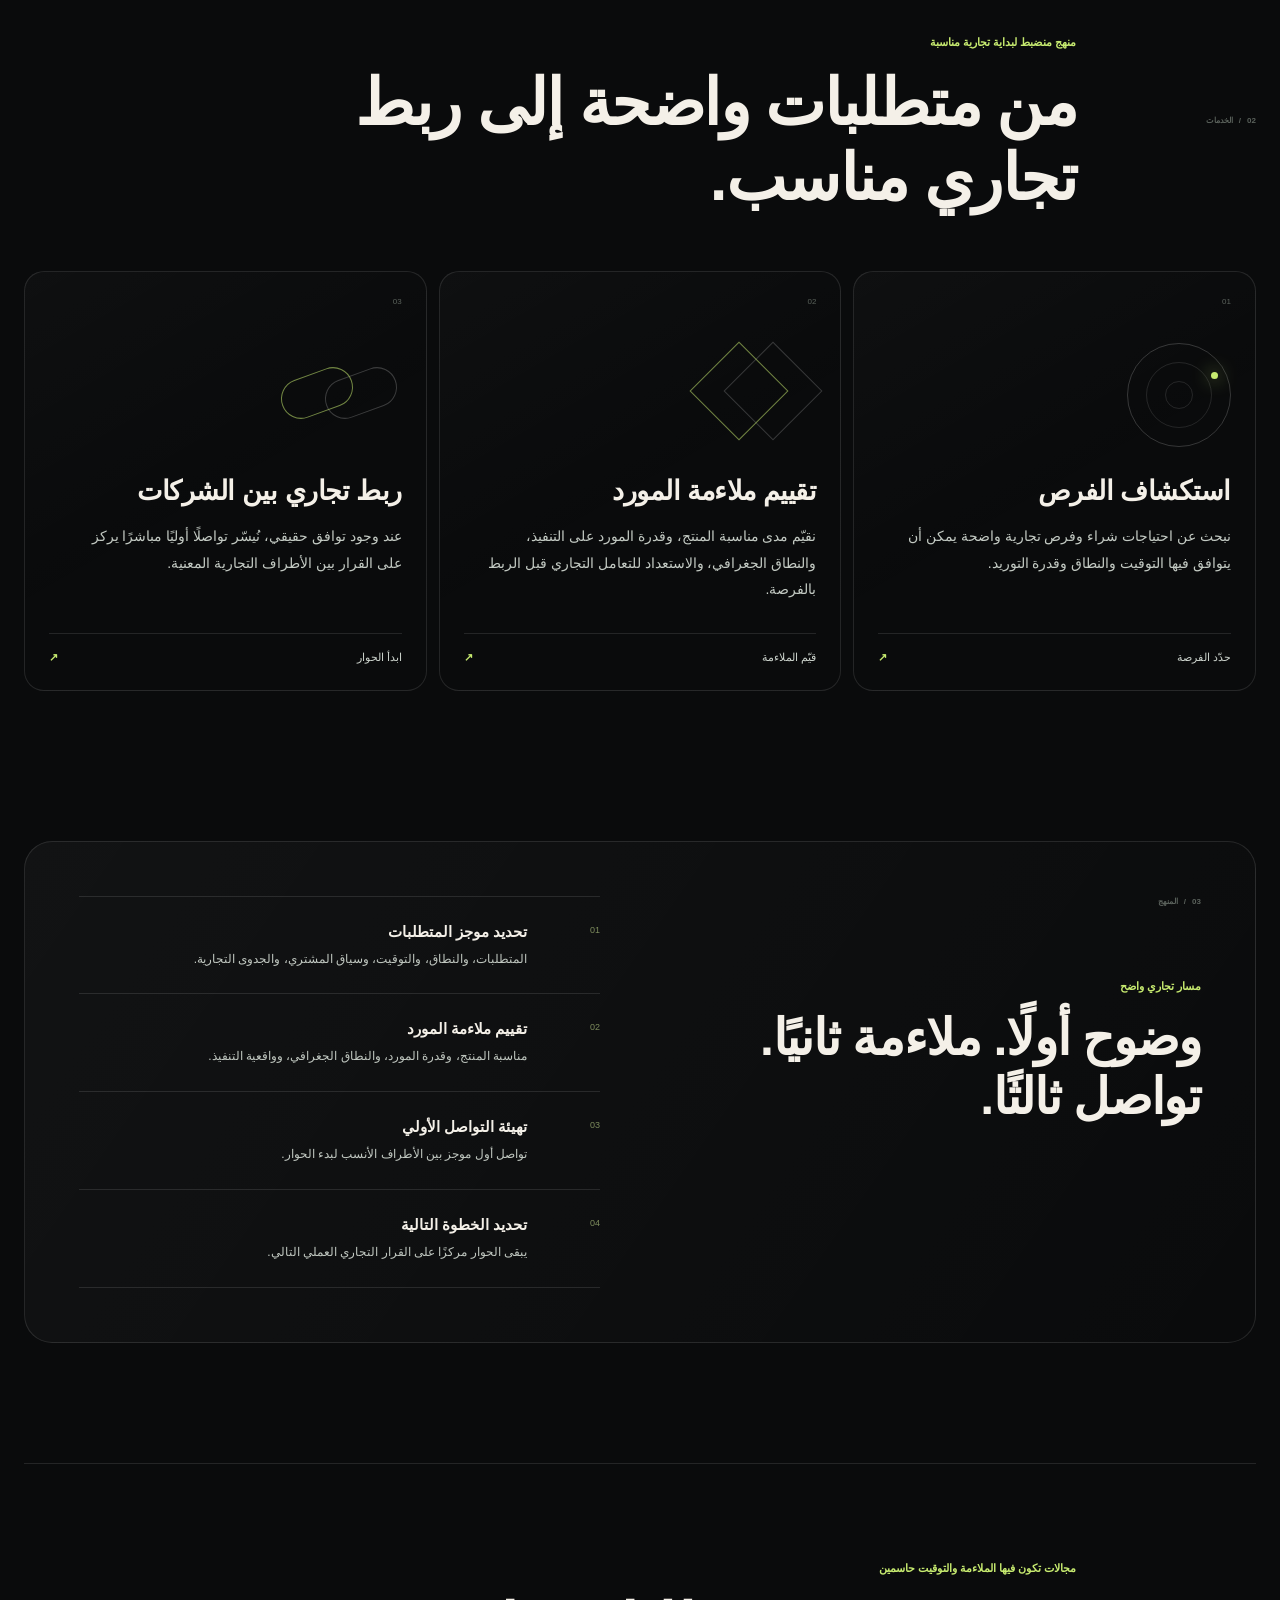
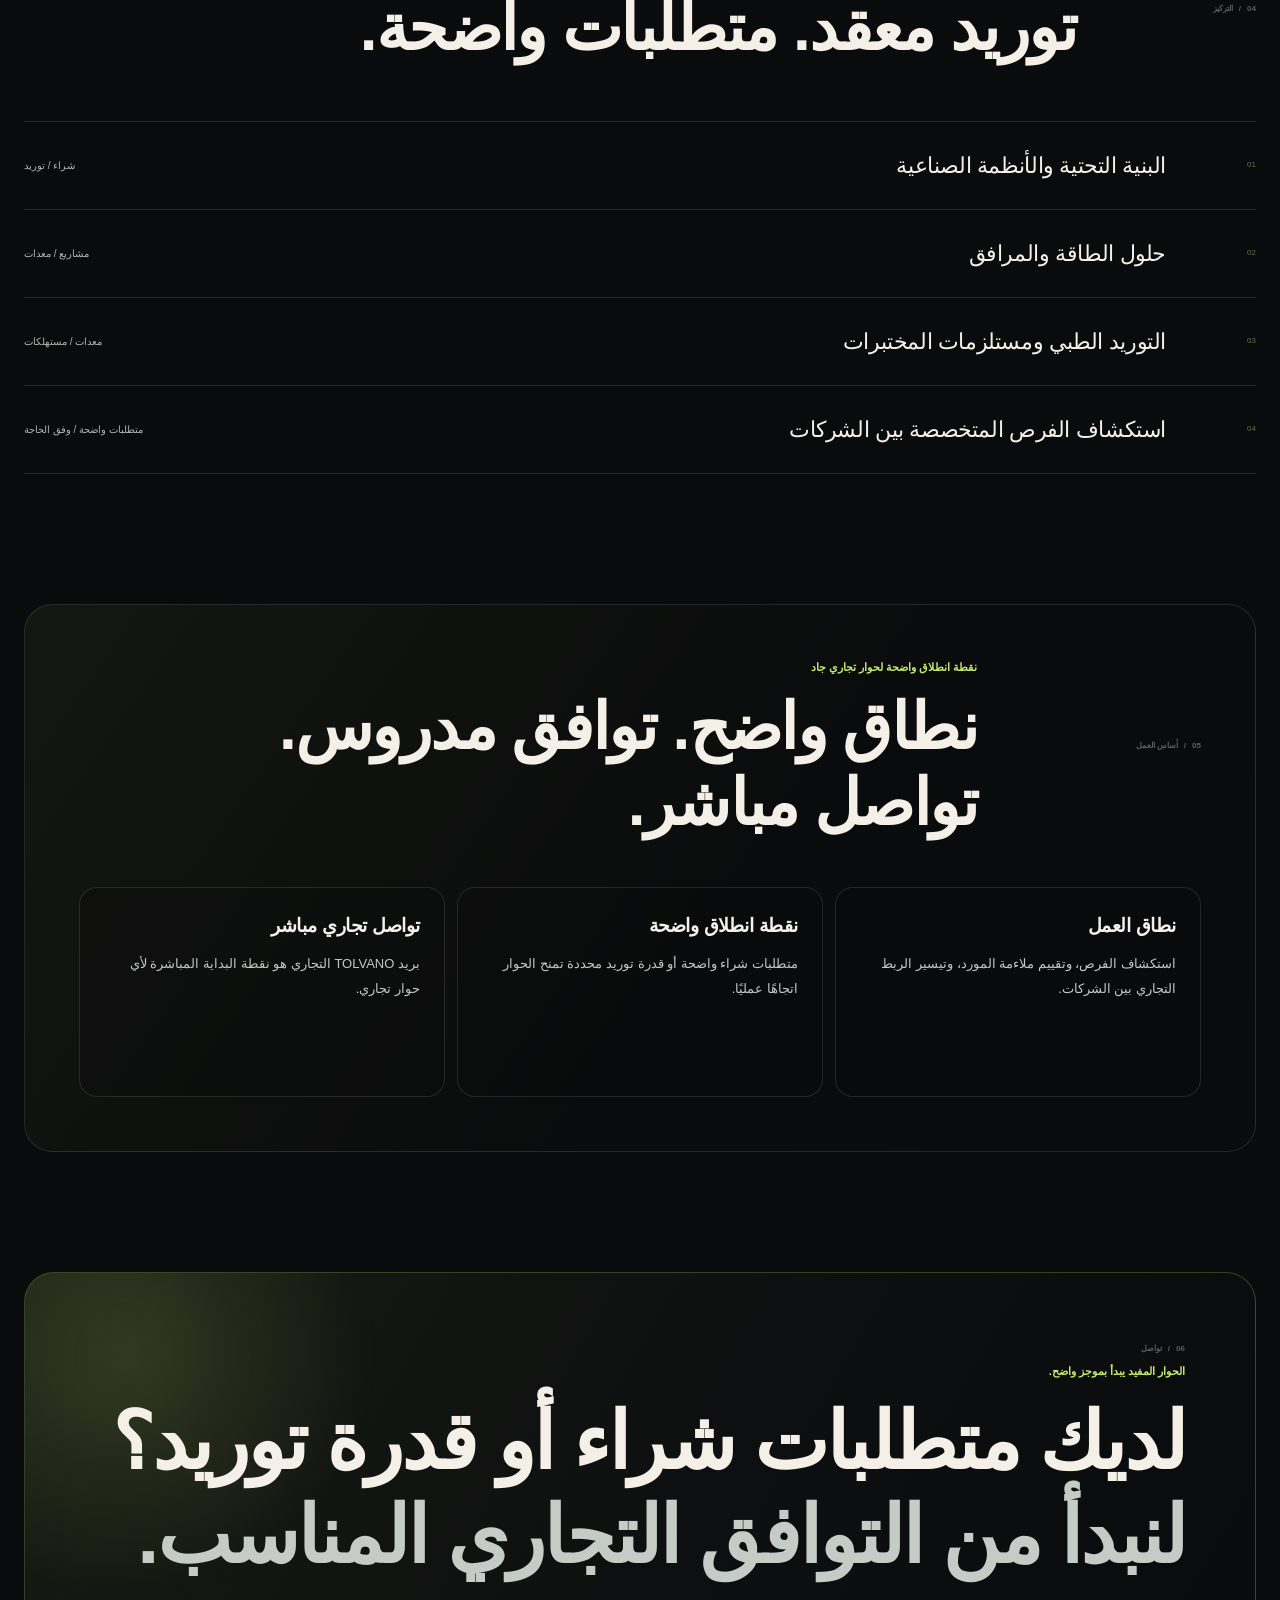
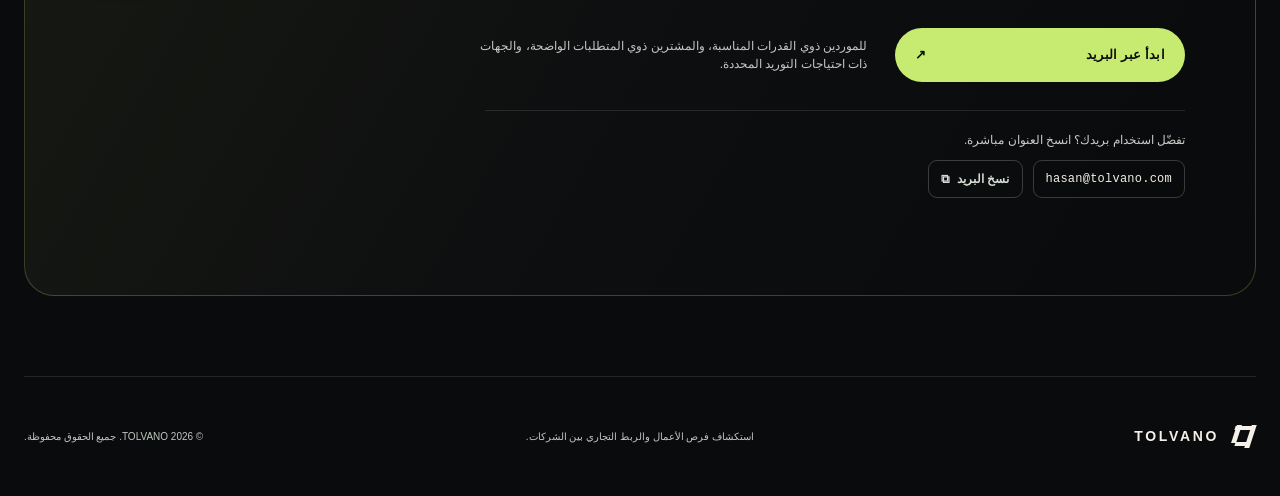
==== commit 8201c5aa: "style: polish mobile layout and Arabic copy" ====
--- a/ar/index.html
+++ b/ar/index.html
@@ -7,21 +7,21 @@
   <meta name="color-scheme" content="dark" />
   <meta name="application-name" content="TOLVANO" />
   <meta name="language" content="ar" />
-  <meta name="description" content="TOLVANO جهة متخصصة في استكشاف فرص B2B والربط التجاري الأولي بين الموردين والمشترين. نوضح الاحتياج، نقيّم ملاءمة المورد، ونهيّئ حوارًا تجاريًا مركزًا." />
-  <meta property="og:title" content="TOLVANO — استكشاف فرص B2B وربط تجاري أولي" />
-  <meta property="og:description" content="احتياج واضح، ملاءمة مدروسة للمورد، وربط تجاري أولي بين الشركات." />
+  <meta name="description" content="تعمل TOLVANO في استكشاف فرص الأعمال وربط الموردين بالمشترين عند توافر توافق مناسب. نوضح متطلبات الشراء، ونقيّم مدى ملاءمة المورد، ثم نهيئ حوارًا تجاريًا مباشرًا بين الأطراف المعنية." />
+  <meta property="og:title" content="TOLVANO — استكشاف فرص الأعمال وربط الموردين" />
+  <meta property="og:description" content="متطلبات واضحة، وتقييم ملاءمة المورد، وربط تجاري مباشر بين الشركات." />
   <meta property="og:type" content="website" />
   <meta property="og:url" content="https://tolvano.com/ar/" />
   <meta property="og:locale" content="ar_AR" />
   <meta property="og:locale:alternate" content="en_US" />
   <meta name="twitter:card" content="summary" />
-  <meta name="twitter:title" content="TOLVANO — استكشاف فرص B2B وربط تجاري أولي" />
-  <meta name="twitter:description" content="احتياج واضح، ملاءمة مدروسة للمورد، وربط تجاري أولي بين الشركات." />
+  <meta name="twitter:title" content="TOLVANO — استكشاف فرص الأعمال وربط الموردين" />
+  <meta name="twitter:description" content="متطلبات واضحة، وتقييم ملاءمة المورد، وربط تجاري مباشر بين الشركات." />
   <link rel="canonical" href="https://tolvano.com/ar/" />
   <link rel="alternate" hreflang="en" href="https://tolvano.com/" />
   <link rel="alternate" hreflang="ar" href="https://tolvano.com/ar/" />
   <link rel="alternate" hreflang="x-default" href="https://tolvano.com/" />
-  <title>TOLVANO — استكشاف فرص B2B وربط تجاري أولي</title>
+  <title>TOLVANO — استكشاف فرص الأعمال وربط الموردين</title>
   <link rel="icon" href="../favicon.svg" type="image/svg+xml" />
   <script>
     (function () {
@@ -65,7 +65,7 @@
         <span class="language-divider" aria-hidden="true">|</span>
         <a class="language-option" href="./" data-language-option="ar" aria-current="page" lang="ar">AR</a>
       </div>
-      <a class="header-cta" href="mailto:hasan@tolvano.com" data-i18n-mailto="emailSubjects.header" data-mailto-email="hasan@tolvano.com"><span data-i18n="navigation.contact">ابدأ محادثة تجارية</span></a>
+      <a class="header-cta" href="mailto:hasan@tolvano.com" data-i18n-mailto="emailSubjects.header" data-mailto-email="hasan@tolvano.com"><span data-i18n="navigation.contact">ابدأ حوارًا تجاريًا</span></a>
       <button class="menu-toggle" type="button" aria-label="فتح القائمة" aria-expanded="false" aria-controls="primary-navigation" data-menu-toggle><span></span><span></span></button>
     </div>
   </header>
@@ -76,24 +76,24 @@
       <div class="hero-orbit orbit-one" aria-hidden="true"></div>
       <div class="hero-orbit orbit-two" aria-hidden="true"></div>
       <div class="hero-copy reveal">
-        <p class="eyebrow"><span class="signal" aria-hidden="true"></span><span data-i18n="hero.eyebrow">استكشاف فرص B2B وربط الموردين بالطلب</span></p>
-        <h1 data-i18n-html="hero.title">احتياج واضح.<br /><span>توريد ملائم.</span><br />ربط تجاري يبدأ من الملاءمة.</h1>
-        <p class="hero-lead" data-i18n="hero.lead">TOLVANO جهة متخصصة في استكشاف فرص B2B والربط التجاري الأولي. نوضح الاحتياج، نقيّم ملاءمة المورد، ثم نهيّئ حوارًا تجاريًا مركزًا بين الأطراف المناسبة.</p>
+        <p class="eyebrow"><span class="signal" aria-hidden="true"></span><span data-i18n="hero.eyebrow">استكشاف فرص الأعمال وربط الموردين بالطلب</span></p>
+        <h1 data-i18n-html="hero.title">احتياج واضح.<br /><span>توريد مناسب.</span><br />ربط تجاري يبدأ من التوافق.</h1>
+        <p class="hero-lead" data-i18n="hero.lead">تعمل TOLVANO في استكشاف فرص الأعمال وربط الموردين بالمشترين. نوضح متطلبات الشراء، ونقيّم مدى ملاءمة المورد، ثم نهيئ حوارًا تجاريًا مباشرًا بين الأطراف المعنية.</p>
         <div class="hero-actions">
           <a class="btn btn-primary" href="mailto:hasan@tolvano.com" data-i18n-mailto="emailSubjects.opportunity" data-mailto-email="hasan@tolvano.com">
-            <span data-i18n="hero.primaryCta">شاركنا احتياجك أو قدرتك</span>
+            <span data-i18n="hero.primaryCta">شاركنا متطلباتك أو قدراتك</span>
             <span aria-hidden="true">↗</span>
           </a>
-          <a class="btn btn-ghost" href="#capabilities"><span data-i18n="hero.secondaryCta">تعرّف إلى آلية TOLVANO</span> <span aria-hidden="true">↓</span></a>
-        </div>
-        <div class="trust-line" aria-label="أسس عمل TOLVANO" data-i18n-aria-label="hero.principles">
-          <span data-i18n="hero.principleOne">احتياج محدد</span><i aria-hidden="true"></i><span data-i18n="hero.principleTwo">ملاءمة مدروسة للمورد</span><i aria-hidden="true"></i><span data-i18n="hero.principleThree">ربط تجاري مركز</span>
+          <a class="btn btn-ghost" href="#capabilities"><span data-i18n="hero.secondaryCta">تعرّف إلى آلية عمل TOLVANO</span> <span aria-hidden="true">↓</span></a>
+        </div>
+        <div class="trust-line" aria-label="منهج عمل TOLVANO" data-i18n-aria-label="hero.principles">
+          <span data-i18n="hero.principleOne">متطلبات واضحة</span><i aria-hidden="true"></i><span data-i18n="hero.principleTwo">تقييم ملاءمة المورد</span><i aria-hidden="true"></i><span data-i18n="hero.principleThree">ربط تجاري مباشر</span>
         </div>
       </div>
 
       <div class="hero-visual reveal delay-one" aria-hidden="true">
         <div class="visual-frame">
-          <div class="frame-label top"><span data-i18n="visual.signal">TOLVANO / خريطة فرصة</span><span data-i18n="visual.status">مركّز</span></div>
+          <div class="frame-label top"><span data-i18n="visual.signal">TOLVANO / خريطة الفرصة</span><span data-i18n="visual.status">مركّز</span></div>
           <div class="sphere">
             <div class="sphere-ring ring-a"></div>
             <div class="sphere-ring ring-b"></div>
@@ -102,9 +102,9 @@
           </div>
           <div class="connection-line line-a"></div>
           <div class="connection-line line-b"></div>
-          <div class="signal-card card-a"><small>01</small><strong data-i18n="visual.qualify">تقييم</strong><span data-i18n="visual.relevance">وضوح الاحتياج</span></div>
+          <div class="signal-card card-a"><small>01</small><strong data-i18n="visual.qualify">تقييم</strong><span data-i18n="visual.relevance">وضوح المتطلبات</span></div>
           <div class="signal-card card-b"><small>02</small><strong data-i18n="visual.align">مواءمة</strong><span data-i18n="visual.capability">ملاءمة المورد</span></div>
-          <div class="frame-label bottom"><span data-i18n="visual.intelligence">ربط تجاري أولي</span><span data-i18n="visual.connect">الخطوة التالية</span></div>
+          <div class="frame-label bottom"><span data-i18n="visual.intelligence">ربط تجاري</span><span data-i18n="visual.connect">الخطوة التالية</span></div>
         </div>
       </div>
     </section>
@@ -112,8 +112,8 @@
     <section class="statement section-shell reveal">
       <p class="section-index"><bdi>01</bdi><span aria-hidden="true">/</span><span data-i18n="sections.position">الدور</span></p>
       <div class="statement-copy">
-        <p class="kicker" data-i18n="statement.kicker">لسنا دليلاً تجاريًا ولا خدمة مراسلات جماعية.</p>
-        <h2 data-i18n="statement.title">تعمل TOLVANO كشريك في استكشاف الفرص والربط الأولي بين الشركات: نؤهّل الاحتياج، نقيّم ملاءمة المورد، ثم نفتتح المحادثة التجارية الصحيحة.</h2>
+        <p class="kicker" data-i18n="statement.kicker">لسنا دليل شركات ولا منصة مراسلات جماعية.</p>
+        <h2 data-i18n="statement.title">تعمل TOLVANO كشريك لاستكشاف الفرص وربط الأطراف التجارية: نوضح المتطلبات، ونقيّم مدى ملاءمة المورد، ثم نهيئ حوارًا مباشرًا بين الأطراف المناسبة.</h2>
       </div>
     </section>
 
@@ -121,8 +121,8 @@
       <div class="section-heading reveal">
         <p class="section-index"><bdi>02</bdi><span aria-hidden="true">/</span><span data-i18n="sections.capabilities">الخدمات</span></p>
         <div>
-          <p class="kicker" data-i18n="capabilities.kicker">مسار منضبط إلى المحادثة التجارية الصحيحة</p>
-          <h2 data-i18n="capabilities.title">من ملخص واضح إلى ربط تجاري ذي صلة.</h2>
+          <p class="kicker" data-i18n="capabilities.kicker">منهج منضبط لبداية تجارية مناسبة</p>
+          <h2 data-i18n="capabilities.title">من متطلبات واضحة إلى ربط تجاري مناسب.</h2>
         </div>
       </div>
       <div class="capability-grid">
@@ -130,22 +130,22 @@
           <span class="card-num">01</span>
           <div class="icon icon-radar" aria-hidden="true"><span></span></div>
           <h3 data-i18n="capabilities.cards.sourcing.title">استكشاف الفرص</h3>
-          <p data-i18n="capabilities.cards.sourcing.body">نبحث عن احتياجات شراء وفرص تجارية ذات صلة، يمكن أن تتقاطع فيها الأولوية والتوقيت ونطاق التوريد بصورة واقعية.</p>
+          <p data-i18n="capabilities.cards.sourcing.body">نبحث عن احتياجات شراء وفرص تجارية واضحة يمكن أن يتوافق فيها التوقيت والنطاق وقدرة التوريد.</p>
           <span class="card-link"><span data-i18n="capabilities.cards.sourcing.link">حدّد الفرصة</span><b aria-hidden="true">↗</b></span>
         </article>
         <article class="capability-card reveal delay-one">
           <span class="card-num">02</span>
           <div class="icon icon-fit" aria-hidden="true"><span></span><span></span></div>
           <h3 data-i18n="capabilities.cards.fit.title">تقييم ملاءمة المورد</h3>
-          <p data-i18n="capabilities.cards.fit.body">ننظر في ملاءمة المنتج والقدرة التشغيلية والنطاق الجغرافي والاستعداد التجاري قبل تقديم المورد إلى الفرصة.</p>
+          <p data-i18n="capabilities.cards.fit.body">نقيّم مدى مناسبة المنتج، وقدرة المورد على التنفيذ، والنطاق الجغرافي، والاستعداد للتعامل التجاري قبل الربط بالفرصة.</p>
           <span class="card-link"><span data-i18n="capabilities.cards.fit.link">قيّم الملاءمة</span><b aria-hidden="true">↗</b></span>
         </article>
         <article class="capability-card reveal delay-two">
           <span class="card-num">03</span>
           <div class="icon icon-link" aria-hidden="true"><span></span><span></span></div>
-          <h3 data-i18n="capabilities.cards.introductions.title">ربط B2B أولي</h3>
-          <p data-i18n="capabilities.cards.introductions.body">عند وجود ملاءمة حقيقية، نهيّئ اتصالًا أوليًا مباشرًا ومركزًا على القرار بين الأطراف التجارية المناسبة.</p>
-          <span class="card-link"><span data-i18n="capabilities.cards.introductions.link">افتح المحادثة</span><b aria-hidden="true">↗</b></span>
+          <h3 data-i18n="capabilities.cards.introductions.title">ربط تجاري بين الشركات</h3>
+          <p data-i18n="capabilities.cards.introductions.body">عند وجود توافق حقيقي، نُيسّر تواصلًا أوليًا مباشرًا يركز على القرار بين الأطراف التجارية المعنية.</p>
+          <span class="card-link"><span data-i18n="capabilities.cards.introductions.link">ابدأ الحوار</span><b aria-hidden="true">↗</b></span>
         </article>
       </div>
     </section>
@@ -155,15 +155,15 @@
         <div class="section-heading compact">
           <p class="section-index"><bdi>03</bdi><span aria-hidden="true">/</span><span data-i18n="sections.method">المنهج</span></p>
           <div>
-            <p class="kicker" data-i18n="approach.kicker">تسلسل تجاري مركز</p>
-            <h2 data-i18n="approach.title">وضوح أولًا. ملاءمة ثانيًا. محادثة ثالثًا.</h2>
+            <p class="kicker" data-i18n="approach.kicker">مسار تجاري واضح</p>
+            <h2 data-i18n="approach.title">وضوح أولًا. ملاءمة ثانيًا. تواصل ثالثًا.</h2>
           </div>
         </div>
         <div class="steps">
-          <div class="step"><span>01</span><div><strong data-i18n="approach.steps.qualify.title">توضيح الملخص التجاري</strong><p data-i18n="approach.steps.qualify.body">الاحتياج، النطاق، التوقيت، سياق المشتري، والجدوى التجارية.</p></div></div>
-          <div class="step"><span>02</span><div><strong data-i18n="approach.steps.map.title">تقييم ملاءمة التوريد</strong><p data-i18n="approach.steps.map.body">ملاءمة المنتج، القدرة، الجغرافيا، وواقعية التنفيذ.</p></div></div>
-          <div class="step"><span>03</span><div><strong data-i18n="approach.steps.open.title">تهيئة الربط الأولي</strong><p data-i18n="approach.steps.open.body">اتصال أول موجز بين الأطراف التي ينبغي أن تبدأ الحديث.</p></div></div>
-          <div class="step"><span>04</span><div><strong data-i18n="approach.steps.advance.title">إبقاء الخطوة التالية واضحة</strong><p data-i18n="approach.steps.advance.body">يبقى النقاش متمحورًا حول القرار التجاري العملي التالي.</p></div></div>
+          <div class="step"><span>01</span><div><strong data-i18n="approach.steps.qualify.title">تحديد موجز المتطلبات</strong><p data-i18n="approach.steps.qualify.body">المتطلبات، والنطاق، والتوقيت، وسياق المشتري، والجدوى التجارية.</p></div></div>
+          <div class="step"><span>02</span><div><strong data-i18n="approach.steps.map.title">تقييم ملاءمة المورد</strong><p data-i18n="approach.steps.map.body">مناسبة المنتج، وقدرة المورد، والنطاق الجغرافي، وواقعية التنفيذ.</p></div></div>
+          <div class="step"><span>03</span><div><strong data-i18n="approach.steps.open.title">تهيئة التواصل الأولي</strong><p data-i18n="approach.steps.open.body">تواصل أول موجز بين الأطراف الأنسب لبدء الحوار.</p></div></div>
+          <div class="step"><span>04</span><div><strong data-i18n="approach.steps.advance.title">تحديد الخطوة التالية</strong><p data-i18n="approach.steps.advance.body">يبقى الحوار مركزًا على القرار التجاري العملي التالي.</p></div></div>
         </div>
       </div>
     </section>
@@ -173,14 +173,14 @@
         <p class="section-index"><bdi>04</bdi><span aria-hidden="true">/</span><span data-i18n="sections.focus">التركيز</span></p>
         <div>
           <p class="kicker" data-i18n="focus.kicker">مجالات تكون فيها الملاءمة والتوقيت حاسمين</p>
-          <h2 data-i18n="focus.title">توريد معقد. احتياج محدد.</h2>
+          <h2 data-i18n="focus.title">توريد معقد. متطلبات واضحة.</h2>
         </div>
       </div>
       <div class="focus-list reveal">
         <div class="focus-row"><span>01</span><strong data-i18n="focus.rows.infrastructure.title">البنية التحتية والأنظمة الصناعية</strong><em data-i18n="focus.rows.infrastructure.meta">شراء / توريد</em></div>
         <div class="focus-row"><span>02</span><strong data-i18n="focus.rows.energy.title">حلول الطاقة والمرافق</strong><em data-i18n="focus.rows.energy.meta">مشاريع / معدات</em></div>
         <div class="focus-row"><span>03</span><strong data-i18n="focus.rows.medical.title">التوريد الطبي ومستلزمات المختبرات</strong><em data-i18n="focus.rows.medical.meta">معدات / مستهلكات</em></div>
-        <div class="focus-row"><span>04</span><strong data-i18n="focus.rows.specialized.title">استكشاف B2B المتخصص</strong><em data-i18n="focus.rows.specialized.meta">احتياج محدد / قائم على الطلب</em></div>
+        <div class="focus-row"><span>04</span><strong data-i18n="focus.rows.specialized.title">استكشاف الفرص المتخصصة بين الشركات</strong><em data-i18n="focus.rows.specialized.meta">متطلبات واضحة / وفق الحاجة</em></div>
       </div>
     </section>
 
@@ -189,14 +189,14 @@
         <div class="basis-intro">
           <p class="section-index"><bdi>05</bdi><span aria-hidden="true">/</span><span data-i18n="sections.basis">أساس العمل</span></p>
           <div>
-            <p class="kicker" data-i18n="basis.kicker">نقطة بداية واضحة لمحادثة B2B جادة</p>
-            <h2 data-i18n="basis.title">نطاق واضح. ملاءمة مدروسة. تواصل مباشر.</h2>
+            <p class="kicker" data-i18n="basis.kicker">نقطة انطلاق واضحة لحوار تجاري جاد</p>
+            <h2 data-i18n="basis.title">نطاق واضح. توافق مدروس. تواصل مباشر.</h2>
           </div>
         </div>
         <div class="basis-grid">
-          <article class="basis-item"><span class="card-num">01</span><h3 data-i18n="basis.items.remit.title">الدور التجاري</h3><p data-i18n="basis.items.remit.body">استكشاف الفرص، وتقييم ملاءمة المورد، والربط التجاري الأولي بين الشركات.</p></article>
-          <article class="basis-item"><span class="card-num">02</span><h3 data-i18n="basis.items.start.title">نقطة انطلاق محددة</h3><p data-i18n="basis.items.start.body">احتياج شراء واضح أو قدرة توريد قابلة للتقديم يمنح المحادثة اتجاهها.</p></article>
-          <article class="basis-item"><span class="card-num">03</span><h3 data-i18n="basis.items.contact.title">تواصل تجاري مباشر</h3><p data-i18n="basis.items.contact.body">بريد TOLVANO التجاري هو نقطة البدء المباشرة للمحادثة.</p></article>
+          <article class="basis-item"><span class="card-num">01</span><h3 data-i18n="basis.items.remit.title">نطاق العمل</h3><p data-i18n="basis.items.remit.body">استكشاف الفرص، وتقييم ملاءمة المورد، وتيسير الربط التجاري بين الشركات.</p></article>
+          <article class="basis-item"><span class="card-num">02</span><h3 data-i18n="basis.items.start.title">نقطة انطلاق واضحة</h3><p data-i18n="basis.items.start.body">متطلبات شراء واضحة أو قدرة توريد محددة تمنح الحوار اتجاهًا عمليًا.</p></article>
+          <article class="basis-item"><span class="card-num">03</span><h3 data-i18n="basis.items.contact.title">تواصل تجاري مباشر</h3><p data-i18n="basis.items.contact.body">بريد TOLVANO التجاري هو نقطة البداية المباشرة لأي حوار تجاري.</p></article>
         </div>
       </div>
     </section>
@@ -205,14 +205,14 @@
       <div class="cta-panel">
         <div class="cta-glow" aria-hidden="true"></div>
         <p class="section-index"><bdi>06</bdi><span aria-hidden="true">/</span><span data-i18n="sections.contact">تواصل</span></p>
-        <p class="kicker" data-i18n="cta.kicker">المحادثة المفيدة تبدأ من ملخص واضح.</p>
-        <h2 data-i18n-html="cta.title">لديك احتياج أو قدرة توريد؟<br /><span>لنبدأ من الملاءمة التجارية الصحيحة.</span></h2>
+        <p class="kicker" data-i18n="cta.kicker">الحوار المفيد يبدأ بموجز واضح.</p>
+        <h2 data-i18n-html="cta.title">لديك متطلبات شراء أو قدرة توريد؟<br /><span>لنبدأ من التوافق التجاري المناسب.</span></h2>
         <div class="cta-bottom">
           <a class="btn btn-primary large" href="mailto:hasan@tolvano.com" data-i18n-mailto="emailSubjects.footer" data-mailto-email="hasan@tolvano.com"><span data-i18n="cta.emailCta">ابدأ عبر البريد</span> <span aria-hidden="true">↗</span></a>
-          <p data-i18n="cta.body">للموردين ذوي القدرات المناسبة، وللمشترين ذوي الاحتياجات المحددة، وللجهات ذات متطلبات التوريد المركزة.</p>
+          <p data-i18n="cta.body">للموردين ذوي القدرات المناسبة، والمشترين ذوي المتطلبات الواضحة، والجهات ذات احتياجات التوريد المحددة.</p>
         </div>
         <div class="contact-fallback">
-          <p data-i18n="contact.copyPrompt">تفضّل استخدام بريدك الخاص؟ انسخ العنوان مباشرة.</p>
+          <p data-i18n="contact.copyPrompt">تفضّل استخدام بريدك؟ انسخ العنوان مباشرة.</p>
           <div class="copy-row">
             <code data-email-address>hasan@tolvano.com</code>
             <button class="copy-email" type="button" data-copy-email="hasan@tolvano.com" aria-label="نسخ بريد TOLVANO" data-i18n-aria-label="contact.copyAria"><span data-i18n="contact.copyAction">نسخ البريد</span><span aria-hidden="true">⧉</span></button>
@@ -223,13 +223,13 @@
     </section>
   </main>
 
-  <div class="mobile-cta" aria-label="ابدأ محادثة تجارية" data-i18n-aria-label="mobileCta.label">
-    <a href="mailto:hasan@tolvano.com" data-i18n-mailto="emailSubjects.mobile" data-mailto-email="hasan@tolvano.com"><span data-i18n="mobileCta.action">ابدأ محادثة تجارية</span><span aria-hidden="true">↗</span></a>
+  <div class="mobile-cta" aria-label="ابدأ حوارًا تجاريًا" data-i18n-aria-label="mobileCta.label">
+    <a href="mailto:hasan@tolvano.com" data-i18n-mailto="emailSubjects.mobile" data-mailto-email="hasan@tolvano.com"><span data-i18n="mobileCta.action">ابدأ حوارًا تجاريًا</span><span aria-hidden="true">↗</span></a>
   </div>
 
   <footer class="site-footer section-shell">
     <a class="brand footer-brand" href="#top" aria-label="الصفحة الرئيسية لـ TOLVANO" data-i18n-aria-label="brand.home"><span class="brand-mark" aria-hidden="true"><span></span><span></span></span><span class="brand-word">TOLVANO</span></a>
-    <p data-i18n="footer.description">استكشاف فرص B2B والربط التجاري الأولي.</p>
+    <p data-i18n="footer.description">استكشاف فرص الأعمال والربط التجاري بين الشركات.</p>
     <p><span>© </span><span id="year">2026</span><span> TOLVANO. </span><span data-i18n="footer.rights">جميع الحقوق محفوظة.</span></p>
   </footer>
 
--- a/styles.css
+++ b/styles.css
@@ -6,8 +6,8 @@
   --line-strong:rgba(255,255,255,.2);
   --text:#f4f0e8;
   --muted:#c2c8c2;
-  --accent:#d7ff69;
-  --accent-soft:rgba(215,255,105,.13);
+  --accent:#c7eb70;
+  --accent-soft:rgba(199,235,112,.13);
   --max:1240px;
   --radius:24px;
   --ease:cubic-bezier(.2,.75,.2,1);
@@ -27,7 +27,7 @@
 
 .sr-only{position:absolute;width:1px;height:1px;padding:0;margin:-1px;overflow:hidden;clip:rect(0,0,0,0);white-space:nowrap;border:0}
 .noise{position:fixed;inset:0;pointer-events:none;opacity:.04;z-index:30;background-image:url("data:image/svg+xml,%3Csvg viewBox='0 0 180 180' xmlns='http://www.w3.org/2000/svg'%3E%3Cfilter id='n'%3E%3CfeTurbulence type='fractalNoise' baseFrequency='.9' numOctaves='4' stitchTiles='stitch'/%3E%3C/filter%3E%3Crect width='100%25' height='100%25' filter='url(%23n)' opacity='.7'/%3E%3C/svg%3E")}
-.cursor-glow{position:fixed;width:420px;height:420px;border-radius:50%;pointer-events:none;background:radial-gradient(circle,rgba(215,255,105,.08),transparent 68%);transform:translate(-50%,-50%);z-index:0;opacity:0;transition:opacity .3s ease}
+.cursor-glow{position:fixed;width:420px;height:420px;border-radius:50%;pointer-events:none;background:radial-gradient(circle,rgba(199,235,112,.08),transparent 68%);transform:translate(-50%,-50%);z-index:0;opacity:0;transition:opacity .3s ease}
 .section-shell{width:min(calc(100% - 48px),var(--max));margin-inline:auto;position:relative;z-index:1}
 
 .site-header{height:88px;display:grid;grid-template-columns:1fr auto 1fr;align-items:center;width:min(calc(100% - 48px),var(--max));margin-inline:auto;border-bottom:1px solid var(--line);position:relative;z-index:20}
@@ -50,34 +50,34 @@
 
 .hero{min-height:760px;padding:96px 0 88px;display:grid;grid-template-columns:1.08fr .92fr;align-items:center;gap:56px}
 .hero-grid{position:absolute;inset:0 -120px;background-image:linear-gradient(rgba(255,255,255,.032) 1px,transparent 1px),linear-gradient(90deg,rgba(255,255,255,.032) 1px,transparent 1px);background-size:68px 68px;mask-image:linear-gradient(to bottom,black,transparent 84%);z-index:-2}
-.hero-orbit{position:absolute;border:1px solid rgba(215,255,105,.12);border-radius:50%;z-index:-1}.orbit-one{width:520px;height:520px;inset-inline-end:-160px;top:60px}.orbit-two{width:760px;height:760px;inset-inline-end:-290px;top:-55px}
-.eyebrow,.kicker{font-size:11px;letter-spacing:.18em;text-transform:uppercase;color:#d0d6d0;font-weight:700}.eyebrow{display:flex;align-items:center;gap:10px;margin:0 0 24px}.signal{width:7px;height:7px;border-radius:50%;background:var(--accent);box-shadow:0 0 0 6px rgba(215,255,105,.08),0 0 18px rgba(215,255,105,.6)}
+.hero-orbit{position:absolute;border:1px solid rgba(199,235,112,.12);border-radius:50%;z-index:-1}.orbit-one{width:520px;height:520px;inset-inline-end:-160px;top:60px}.orbit-two{width:760px;height:760px;inset-inline-end:-290px;top:-55px}
+.eyebrow,.kicker{font-size:11px;letter-spacing:.18em;text-transform:uppercase;color:#d0d6d0;font-weight:700}.eyebrow{display:flex;align-items:center;gap:10px;margin:0 0 24px}.signal{width:7px;height:7px;border-radius:50%;background:var(--accent);box-shadow:0 0 0 6px rgba(199,235,112,.08),0 0 18px rgba(199,235,112,.6)}
 h1,h2,h3,p{margin-top:0}
 h1{font-size:clamp(56px,7.3vw,102px);line-height:.91;letter-spacing:-.065em;margin-bottom:28px;font-weight:720;max-width:930px}
 h1 span{color:var(--accent)}
 .hero-lead{max-width:660px;color:var(--muted);font-size:17px;line-height:1.75;margin-bottom:30px}
 .hero-actions{display:flex;flex-wrap:wrap;gap:12px}.btn{display:inline-flex;align-items:center;justify-content:space-between;gap:28px;padding:14px 18px;border-radius:999px;font-size:12px;font-weight:800;letter-spacing:.02em;transition:transform .25s var(--ease),background .25s ease,border-color .25s ease}.btn:hover{transform:translateY(-2px)}.btn-primary{background:var(--accent);color:#0d0f0e;min-width:220px}.btn-ghost{border:1px solid var(--line-strong);color:#e7e8e5}.btn-ghost:hover{border-color:#9ba19b}
 .trust-line{display:flex;align-items:center;gap:13px;margin-top:44px;color:#c2c9c2;font-size:10px;letter-spacing:.11em;text-transform:uppercase}.trust-line i{width:3px;height:3px;border-radius:50%;background:#aeb6ae;flex:none}
-.hero-visual{display:flex;justify-content:flex-end}.visual-frame{width:min(100%,500px);aspect-ratio:.9;border:1px solid var(--line);border-radius:28px;position:relative;overflow:hidden;background:radial-gradient(circle at 50% 43%,rgba(215,255,105,.08),transparent 32%),linear-gradient(160deg,rgba(255,255,255,.04),transparent 45%);box-shadow:inset 0 0 0 1px rgba(255,255,255,.02),0 35px 90px rgba(0,0,0,.35)}
+.hero-visual{display:flex;justify-content:flex-end}.visual-frame{width:min(100%,500px);aspect-ratio:.9;border:1px solid var(--line);border-radius:28px;position:relative;overflow:hidden;background:radial-gradient(circle at 50% 43%,rgba(199,235,112,.08),transparent 32%),linear-gradient(160deg,rgba(255,255,255,.04),transparent 45%);box-shadow:inset 0 0 0 1px rgba(255,255,255,.02),0 35px 90px rgba(0,0,0,.35)}
 .visual-frame:before{content:"";position:absolute;inset:0;background-image:linear-gradient(rgba(255,255,255,.045) 1px,transparent 1px),linear-gradient(90deg,rgba(255,255,255,.045) 1px,transparent 1px);background-size:38px 38px;mask-image:radial-gradient(circle at 50% 45%,black,transparent 78%)}
 .frame-label{position:absolute;inset-inline:18px;display:flex;justify-content:space-between;color:#c2c9c2;font-size:9px;letter-spacing:.15em}.frame-label.top{top:16px}.frame-label.bottom{bottom:16px}
-.sphere{width:260px;height:260px;position:absolute;left:50%;top:44%;transform:translate(-50%,-50%);border:1px solid rgba(255,255,255,.13);border-radius:50%;box-shadow:0 0 70px rgba(215,255,105,.04)}.sphere:before,.sphere:after{content:"";position:absolute;inset:18%;border:1px solid rgba(255,255,255,.09);border-radius:50%}.sphere:after{inset:34%}
-.sphere-ring{position:absolute;inset:9%;border:1px solid rgba(215,255,105,.35);border-radius:50%}.ring-a{transform:rotateX(69deg)}.ring-b{transform:rotateY(69deg)}.sphere-core{position:absolute;width:15px;height:15px;left:50%;top:50%;transform:translate(-50%,-50%);border-radius:50%;background:var(--accent);box-shadow:0 0 28px rgba(215,255,105,.95)}
+.sphere{width:260px;height:260px;position:absolute;left:50%;top:44%;transform:translate(-50%,-50%);border:1px solid rgba(255,255,255,.13);border-radius:50%;box-shadow:0 0 70px rgba(199,235,112,.04)}.sphere:before,.sphere:after{content:"";position:absolute;inset:18%;border:1px solid rgba(255,255,255,.09);border-radius:50%}.sphere:after{inset:34%}
+.sphere-ring{position:absolute;inset:9%;border:1px solid rgba(199,235,112,.35);border-radius:50%}.ring-a{transform:rotateX(69deg)}.ring-b{transform:rotateY(69deg)}.sphere-core{position:absolute;width:15px;height:15px;left:50%;top:50%;transform:translate(-50%,-50%);border-radius:50%;background:var(--accent);box-shadow:0 0 28px rgba(199,235,112,.95)}
 .node{position:absolute;width:7px;height:7px;background:var(--accent);border-radius:50%;box-shadow:0 0 14px var(--accent)}.node-a{left:18%;top:33%}.node-b{right:11%;top:57%}.node-c{left:46%;bottom:7%}
 .connection-line{position:absolute;height:1px;background:linear-gradient(90deg,transparent,var(--accent),transparent);opacity:.35;transform-origin:left center}.line-a{width:190px;inset-inline-start:47px;top:208px;transform:rotate(23deg)}.line-b{width:205px;inset-inline-end:33px;top:334px;transform:rotate(-27deg)}
 .signal-card{position:absolute;width:155px;padding:12px 13px;border:1px solid var(--line);border-radius:13px;background:rgba(11,13,14,.82);backdrop-filter:blur(12px);display:grid;grid-template-columns:auto 1fr;column-gap:8px;row-gap:2px;box-shadow:0 14px 38px rgba(0,0,0,.22)}.signal-card small{grid-row:1/3;color:var(--accent);font-size:9px}.signal-card strong{font-size:10px;letter-spacing:.14em}.signal-card span{font-size:9px;color:#c4cbc4}.card-a{inset-inline-start:23px;bottom:100px}.card-b{inset-inline-end:23px;top:90px}
 
 .statement{padding:112px 0;display:grid;grid-template-columns:180px 1fr;border-top:1px solid var(--line)}.section-index{display:flex;align-items:center;gap:6px;font-size:9px;letter-spacing:.18em;color:#bbc2bb;font-weight:700}.statement-copy{max-width:860px}.kicker{color:var(--accent);margin-bottom:15px}.statement h2,.section-heading h2,.cta-panel h2,.basis-intro h2{font-size:clamp(38px,5vw,70px);line-height:1.03;letter-spacing:-.045em;font-weight:620;margin-bottom:0}
-.capabilities{padding:96px 0 120px;border-top:1px solid var(--line)}.section-heading{display:grid;grid-template-columns:180px 1fr;margin-bottom:54px}.section-heading>div{max-width:880px}.capability-grid{display:grid;grid-template-columns:repeat(3,1fr);gap:12px}.capability-card{min-height:420px;padding:24px;border:1px solid var(--line);border-radius:20px;background:linear-gradient(150deg,rgba(255,255,255,.025),transparent 55%);position:relative;display:flex;flex-direction:column;transition:transform .35s var(--ease),border-color .35s ease,background .35s ease}.capability-card:hover{transform:translateY(-7px);border-color:rgba(215,255,105,.38);background:linear-gradient(150deg,rgba(215,255,105,.06),transparent 58%)}.card-num{font-size:9px;letter-spacing:.18em;color:#c1c8c1}.capability-card h3{font-size:27px;letter-spacing:-.035em;margin:24px 0 12px}.capability-card p{font-size:14px;line-height:1.7;color:#c3cac3;max-width:330px}.card-link{margin-top:auto;font-size:11px;color:#cdd4cd;display:flex;justify-content:space-between;border-top:1px solid var(--line);padding-top:15px}.card-link b{color:var(--accent)}
+.capabilities{padding:96px 0 120px;border-top:1px solid var(--line)}.section-heading{display:grid;grid-template-columns:180px 1fr;margin-bottom:54px}.section-heading>div{max-width:880px}.capability-grid{display:grid;grid-template-columns:repeat(3,1fr);gap:12px}.capability-card{min-height:420px;padding:24px;border:1px solid var(--line);border-radius:20px;background:linear-gradient(150deg,rgba(255,255,255,.025),transparent 55%);position:relative;display:flex;flex-direction:column;transition:transform .35s var(--ease),border-color .35s ease,background .35s ease}.capability-card:hover{transform:translateY(-7px);border-color:rgba(199,235,112,.38);background:linear-gradient(150deg,rgba(199,235,112,.06),transparent 58%)}.card-num{font-size:9px;letter-spacing:.18em;color:#c1c8c1}.capability-card h3{font-size:27px;letter-spacing:-.035em;margin:24px 0 12px}.capability-card p{font-size:14px;line-height:1.7;color:#c3cac3;max-width:330px}.card-link{margin-top:auto;font-size:11px;color:#cdd4cd;display:flex;justify-content:space-between;border-top:1px solid var(--line);padding-top:15px}.card-link b{color:var(--accent)}
 .icon{height:104px;margin-top:35px;position:relative}.icon-radar{width:104px;border:1px solid rgba(255,255,255,.18);border-radius:50%}.icon-radar:before,.icon-radar:after{content:"";position:absolute;border:1px solid rgba(255,255,255,.11);border-radius:50%}.icon-radar:before{inset:18px}.icon-radar:after{inset:37px}.icon-radar span{position:absolute;width:7px;height:7px;background:var(--accent);border-radius:50%;right:12px;top:28px;box-shadow:0 0 18px var(--accent)}
-.icon-fit span{position:absolute;width:70px;height:70px;border:1px solid rgba(255,255,255,.18);transform:rotate(45deg);top:13px}.icon-fit span:first-child{inset-inline-start:8px}.icon-fit span:last-child{inset-inline-start:42px;border-color:rgba(215,255,105,.55)}
-.icon-link span{position:absolute;width:74px;height:40px;border:1px solid rgba(255,255,255,.2);border-radius:999px;top:30px;transform:rotate(-20deg)}.icon-link span:first-child{inset-inline-start:4px}.icon-link span:last-child{inset-inline-start:48px;border-color:rgba(215,255,105,.55)}
+.icon-fit span{position:absolute;width:70px;height:70px;border:1px solid rgba(255,255,255,.18);transform:rotate(45deg);top:13px}.icon-fit span:first-child{inset-inline-start:8px}.icon-fit span:last-child{inset-inline-start:42px;border-color:rgba(199,235,112,.55)}
+.icon-link span{position:absolute;width:74px;height:40px;border:1px solid rgba(255,255,255,.2);border-radius:999px;top:30px;transform:rotate(-20deg)}.icon-link span:first-child{inset-inline-start:4px}.icon-link span:last-child{inset-inline-start:48px;border-color:rgba(199,235,112,.55)}
 .approach{padding:30px 0 120px}.approach-panel{border:1px solid var(--line);border-radius:28px;padding:54px;background:linear-gradient(125deg,rgba(255,255,255,.035),rgba(255,255,255,.005));display:grid;grid-template-columns:1fr 1fr;gap:80px}.section-heading.compact{display:block;margin:0}.section-heading.compact .section-index{margin-bottom:70px}.section-heading.compact h2{font-size:50px}.steps{border-top:1px solid var(--line)}.step{display:grid;grid-template-columns:55px 1fr;gap:18px;padding:23px 0;border-bottom:1px solid var(--line)}.step>span{font-size:10px;color:var(--accent);padding-top:4px}.step strong{font-size:15px}.step p{font-size:12px;color:#c1c8c1;margin:4px 0 0}
 .focus{padding:96px 0 130px;border-top:1px solid var(--line)}.focus-list{border-top:1px solid var(--line)}.focus-row{display:grid;grid-template-columns:70px 1fr auto;align-items:center;gap:20px;padding:27px 0;border-bottom:1px solid var(--line);transition:padding .3s var(--ease),background .3s ease}.focus-row:hover{padding-inline:12px;background:rgba(255,255,255,.018)}.focus-row>span{font-size:9px;color:var(--accent)}.focus-row strong{font-size:22px;letter-spacing:-.02em;font-weight:560}.focus-row em{font-style:normal;font-size:10px;letter-spacing:.1em;text-transform:uppercase;color:#aeb6ae}
 
-.basis{padding:0 0 120px}.basis-panel{border:1px solid var(--line);border-radius:28px;padding:54px;background:linear-gradient(125deg,rgba(215,255,105,.055),rgba(255,255,255,.005) 58%)}.basis-intro{display:grid;grid-template-columns:180px 1fr;gap:44px;margin-bottom:46px}.basis-intro>div{max-width:800px}.basis-grid{display:grid;grid-template-columns:repeat(3,1fr);gap:12px}.basis-item{min-height:210px;padding:24px;border:1px solid var(--line);border-radius:18px;background:rgba(10,11,12,.25)}.basis-item .card-num{display:block;margin-bottom:55px}.basis-item h3{font-size:19px;letter-spacing:-.02em;margin:0}.basis-item p{margin:11px 0 0;color:#c3cac3;font-size:13px;line-height:1.75}
-
-.cta-section{padding-bottom:80px}.cta-panel{position:relative;overflow:hidden;border:1px solid rgba(215,255,105,.23);border-radius:30px;padding:70px;background:linear-gradient(120deg,rgba(215,255,105,.075),rgba(255,255,255,.02) 50%,transparent);min-height:500px;display:flex;flex-direction:column;justify-content:center}.cta-glow{position:absolute;width:540px;height:540px;border-radius:50%;inset-inline-end:-170px;top:-190px;background:radial-gradient(circle,rgba(215,255,105,.16),transparent 65%);filter:blur(10px)}.cta-panel h2{font-size:clamp(50px,6.2vw,82px);position:relative}.cta-panel h2 span{color:#c5cbc5}.cta-bottom{display:flex;align-items:center;gap:28px;margin-top:46px;position:relative}.btn.large{font-size:13px;padding:17px 20px;min-width:290px}.cta-bottom p{max-width:390px;color:#c2c9c2;font-size:12px;margin:0}
+.basis{padding:0 0 120px}.basis-panel{border:1px solid var(--line);border-radius:28px;padding:54px;background:linear-gradient(125deg,rgba(199,235,112,.055),rgba(255,255,255,.005) 58%)}.basis-intro{display:grid;grid-template-columns:180px 1fr;gap:44px;margin-bottom:46px}.basis-intro>div{max-width:800px}.basis-grid{display:grid;grid-template-columns:repeat(3,1fr);gap:12px}.basis-item{min-height:210px;padding:24px;border:1px solid var(--line);border-radius:18px;background:rgba(10,11,12,.25)}.basis-item .card-num{display:block;margin-bottom:55px}.basis-item h3{font-size:19px;letter-spacing:-.02em;margin:0}.basis-item p{margin:11px 0 0;color:#c3cac3;font-size:13px;line-height:1.75}
+
+.cta-section{padding-bottom:80px}.cta-panel{position:relative;overflow:hidden;border:1px solid rgba(199,235,112,.23);border-radius:30px;padding:70px;background:linear-gradient(120deg,rgba(199,235,112,.075),rgba(255,255,255,.02) 50%,transparent);min-height:500px;display:flex;flex-direction:column;justify-content:center}.cta-glow{position:absolute;width:540px;height:540px;border-radius:50%;inset-inline-end:-170px;top:-190px;background:radial-gradient(circle,rgba(199,235,112,.16),transparent 65%);filter:blur(10px)}.cta-panel h2{font-size:clamp(50px,6.2vw,82px);position:relative}.cta-panel h2 span{color:#c5cbc5}.cta-bottom{display:flex;align-items:center;gap:28px;margin-top:46px;position:relative}.btn.large{font-size:13px;padding:17px 20px;min-width:290px}.cta-bottom p{max-width:390px;color:#c2c9c2;font-size:12px;margin:0}
 .contact-fallback{position:relative;max-width:700px;margin-top:28px;padding-top:20px;border-top:1px solid var(--line)}.contact-fallback>p{margin:0 0 11px;color:#c7cec7;font-size:12px}.copy-row{display:flex;flex-wrap:wrap;align-items:center;gap:10px}.copy-row code{padding:9px 12px;border:1px solid var(--line-strong);border-radius:9px;background:rgba(10,11,12,.44);color:var(--text);font-family:ui-monospace,SFMono-Regular,Menlo,monospace;font-size:12px;letter-spacing:.02em;direction:ltr;user-select:all}.copy-email{display:inline-flex;align-items:center;gap:7px;padding:9px 12px;border:1px solid var(--line-strong);border-radius:9px;background:transparent;color:#d5dbd5;font-size:12px;font-weight:700;cursor:pointer;transition:border-color .2s ease,color .2s ease}.copy-email:hover{border-color:var(--accent);color:var(--accent)}.copy-feedback{min-height:18px;margin:9px 0 0!important;color:#d1d8d1!important;font-size:11px!important}
 .site-footer{border-top:1px solid var(--line);min-height:120px;display:grid;grid-template-columns:1fr 1fr 1fr;align-items:center;color:#c0c8c0;font-size:10px}.site-footer p{margin:0}.site-footer p:nth-child(2){text-align:center}.site-footer p:last-child{text-align:end}.footer-brand{color:var(--text)}
 .mobile-cta{display:none}
@@ -176,3 +176,62 @@
   .reveal,html.js .reveal{opacity:1;transform:none;transition:none}
   .capability-card,.btn,.language-option,.menu-toggle span,.copy-email{transition:none}
 }
+
+/* Final mobile visual polish */
+:root{--accent:#c7eb70;--accent-soft:rgba(199,235,112,.10)}
+.language-switcher{display:grid;grid-template-columns:32px 1px 32px;align-items:center;column-gap:3px;height:34px;padding:3px;direction:ltr}
+.language-option{display:grid;place-items:center;width:32px;min-width:32px;height:28px;padding:0;line-height:1}
+.language-divider{display:block;align-self:center;width:1px;height:13px;background:#7a8379;color:transparent;font-size:0;line-height:0}
+.section-index{font-size:8px;letter-spacing:.14em;color:#717a72;opacity:.78}
+.card-num{font-size:8px;letter-spacing:.14em;color:#798379;opacity:.72}
+.signal-card small{color:rgba(199,235,112,.68)}
+.step>span{font-size:9px;color:#99ab70;opacity:.8}
+.focus-row>span{font-size:8px;color:#879668;opacity:.72}
+.basis-item .card-num{display:none}
+
+@media (max-width:1020px){
+  .nav.mobile-open{display:flex;position:fixed;top:88px;inset-inline:0;bottom:0;z-index:19;overflow-y:auto;background:rgba(10,11,12,.985);border-bottom:1px solid var(--line);padding:28px 24px calc(28px + env(safe-area-inset-bottom,0px));flex-direction:column;gap:0;box-shadow:0 24px 60px rgba(0,0,0,.38)}
+  .nav.mobile-open a{width:100%;padding:16px 0;border-bottom:1px solid var(--line);font-size:14px}
+  body.menu-open{overflow:hidden;overscroll-behavior:none}
+  .hero{padding-top:72px;gap:42px}
+  .hero-visual{justify-content:center}
+  .visual-frame{width:min(100%,500px);max-width:500px}
+}
+
+@media (max-width:760px){
+  body{padding-bottom:calc(70px + env(safe-area-inset-bottom,0px))}
+  .language-switcher{grid-template-columns:31px 1px 31px;column-gap:3px;height:32px;padding:3px}
+  .language-option{width:31px;min-width:31px;height:26px;font-size:9px}
+  .nav.mobile-open{top:74px}
+  .hero{padding:52px 0 50px;min-height:auto;gap:34px}
+  .hero h1{font-size:clamp(46px,12.4vw,64px);line-height:.95;text-wrap:balance}
+  .hero-lead{font-size:15px;line-height:1.72;margin-bottom:24px}
+  .hero-actions{gap:10px}
+  .trust-line{margin-top:32px}
+  .hero-visual{display:flex;justify-content:center;margin-top:0}
+  .visual-frame{width:min(100%,308px);max-width:308px;aspect-ratio:1;border-radius:22px;box-shadow:inset 0 0 0 1px rgba(255,255,255,.02),0 22px 54px rgba(0,0,0,.28)}
+  .frame-label{inset-inline:14px;font-size:8px}.frame-label.top{top:12px}.frame-label.bottom{bottom:12px}
+  .sphere{transform:translate(-50%,-50%) scale(.84)}
+  .signal-card{transform:scale(.84)}
+  .line-a{top:170px;width:150px}.line-b{top:250px;width:165px}
+  .signal{box-shadow:0 0 0 5px rgba(199,235,112,.06),0 0 12px rgba(199,235,112,.35)}
+  .sphere-core{box-shadow:0 0 18px rgba(199,235,112,.62)}
+  .statement,.capabilities,.focus{padding:64px 0}
+  .capability-card{min-height:0;padding:22px}
+  .capability-card .card-num{display:none}
+  .capability-card .icon{height:82px;margin-top:22px;transform:scale(.88);transform-origin:center}
+  .approach{padding-bottom:64px}
+  .approach-panel,.basis-panel{padding:26px 20px}
+  .approach-panel{gap:38px}
+  .basis{padding-bottom:64px}
+  .basis-intro{margin-bottom:30px}
+  .cta-section{padding-bottom:64px}
+  .cta-panel{padding:40px 22px;min-height:auto}
+  .cta-bottom{margin-top:30px}
+  .contact-fallback{margin-top:21px}
+  .cta-glow{opacity:.62}
+  .mobile-cta{display:block;position:fixed;inset-inline:16px;bottom:calc(10px + env(safe-area-inset-bottom,0px));z-index:35;opacity:1;transform:translateY(0);visibility:visible;box-shadow:0 10px 26px rgba(0,0,0,.28);transition:opacity .18s ease,transform .18s ease,visibility .18s ease}
+  .mobile-cta a{min-height:48px;gap:10px;padding:0 16px;font-size:11.5px}
+  body.menu-open .mobile-cta,body.final-cta-visible .mobile-cta{visibility:hidden;opacity:0;transform:translateY(12px);pointer-events:none}
+  html[dir="rtl"] .hero h1{font-size:clamp(41px,11.8vw,60px);line-height:1.1;text-wrap:balance}
+}
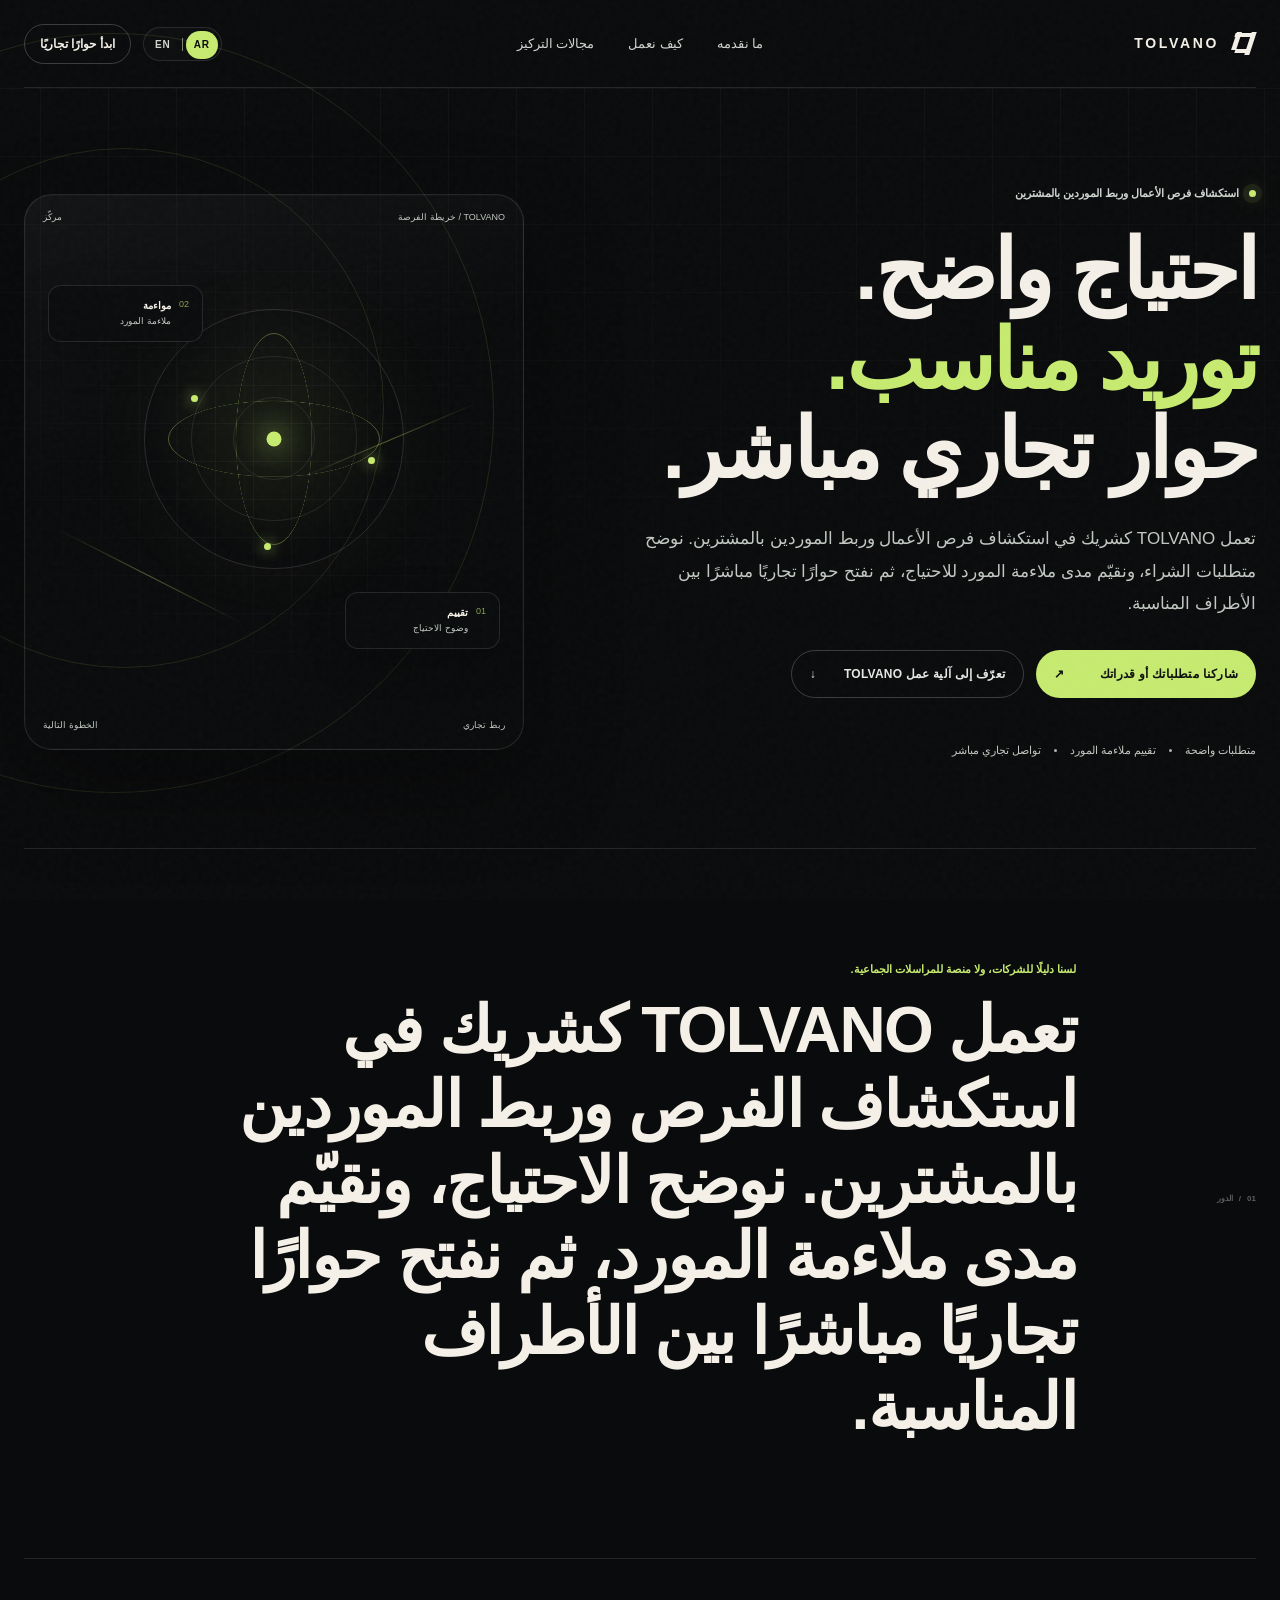
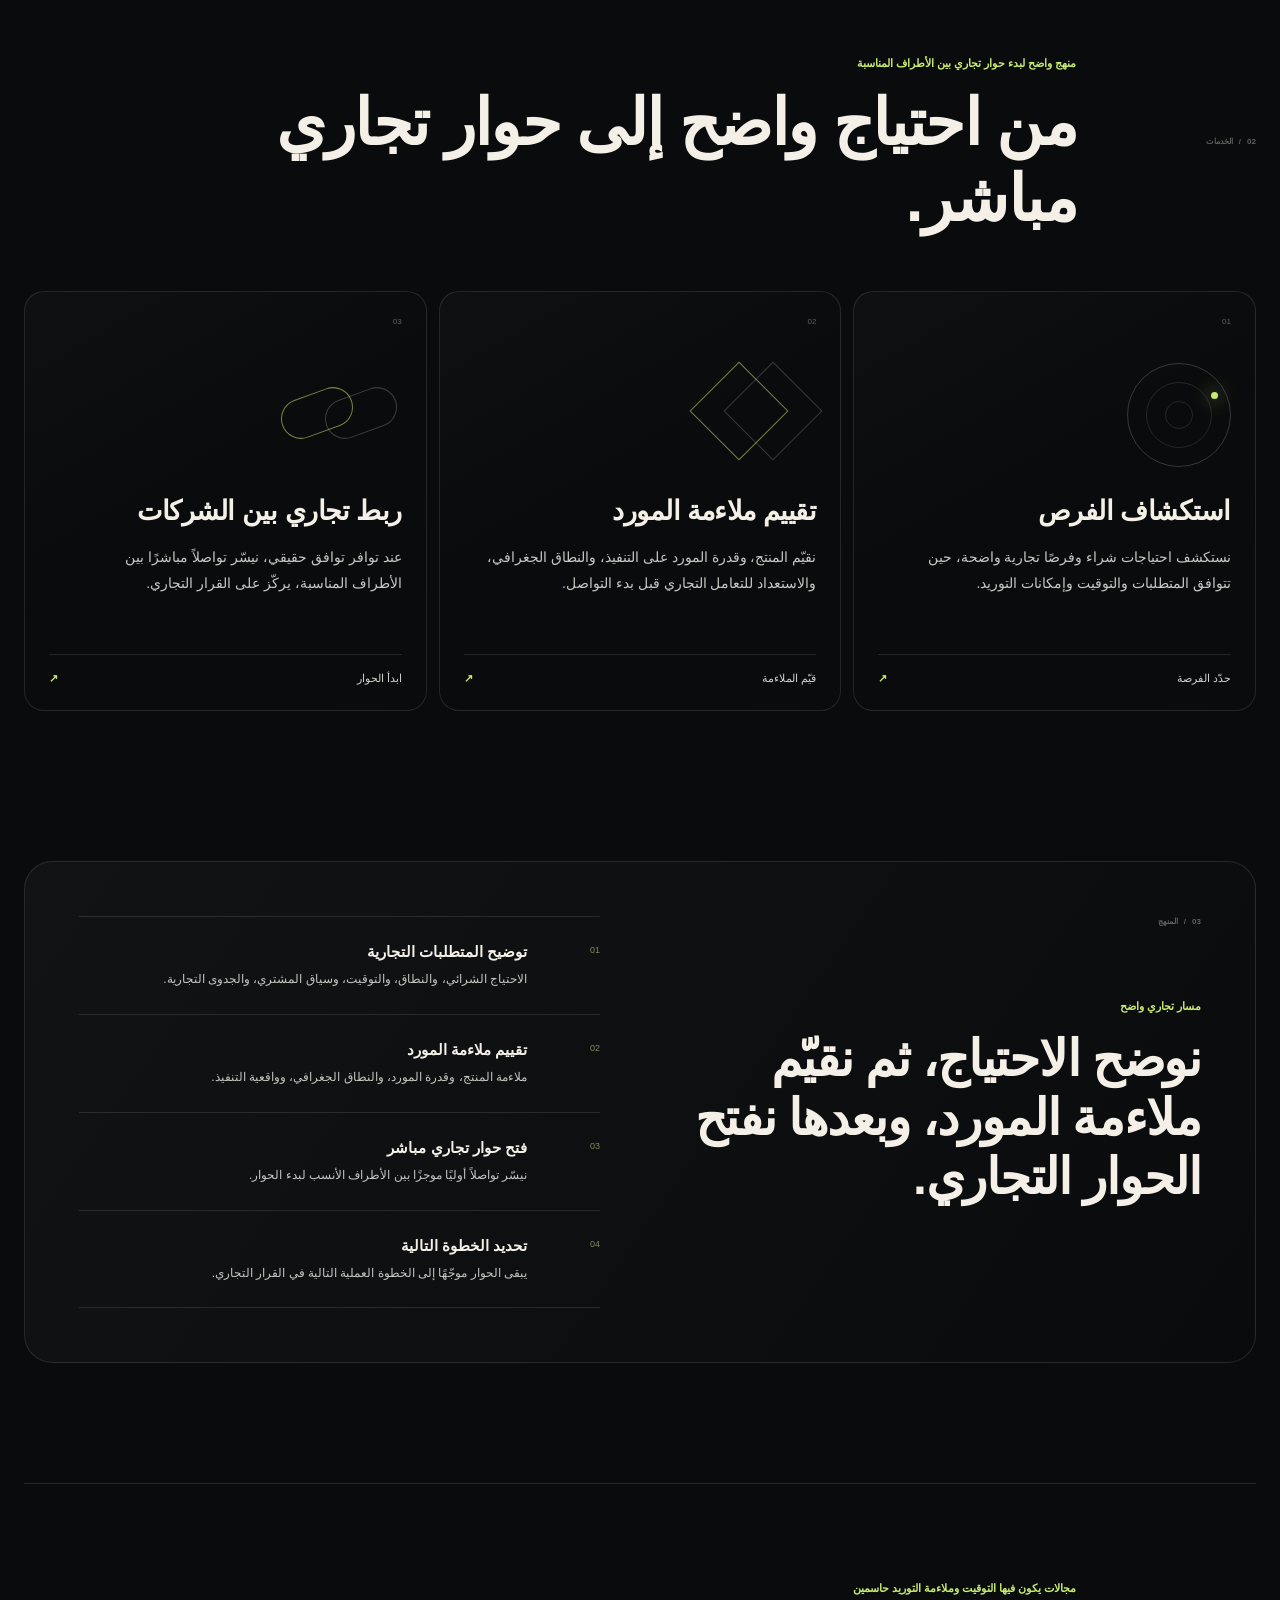
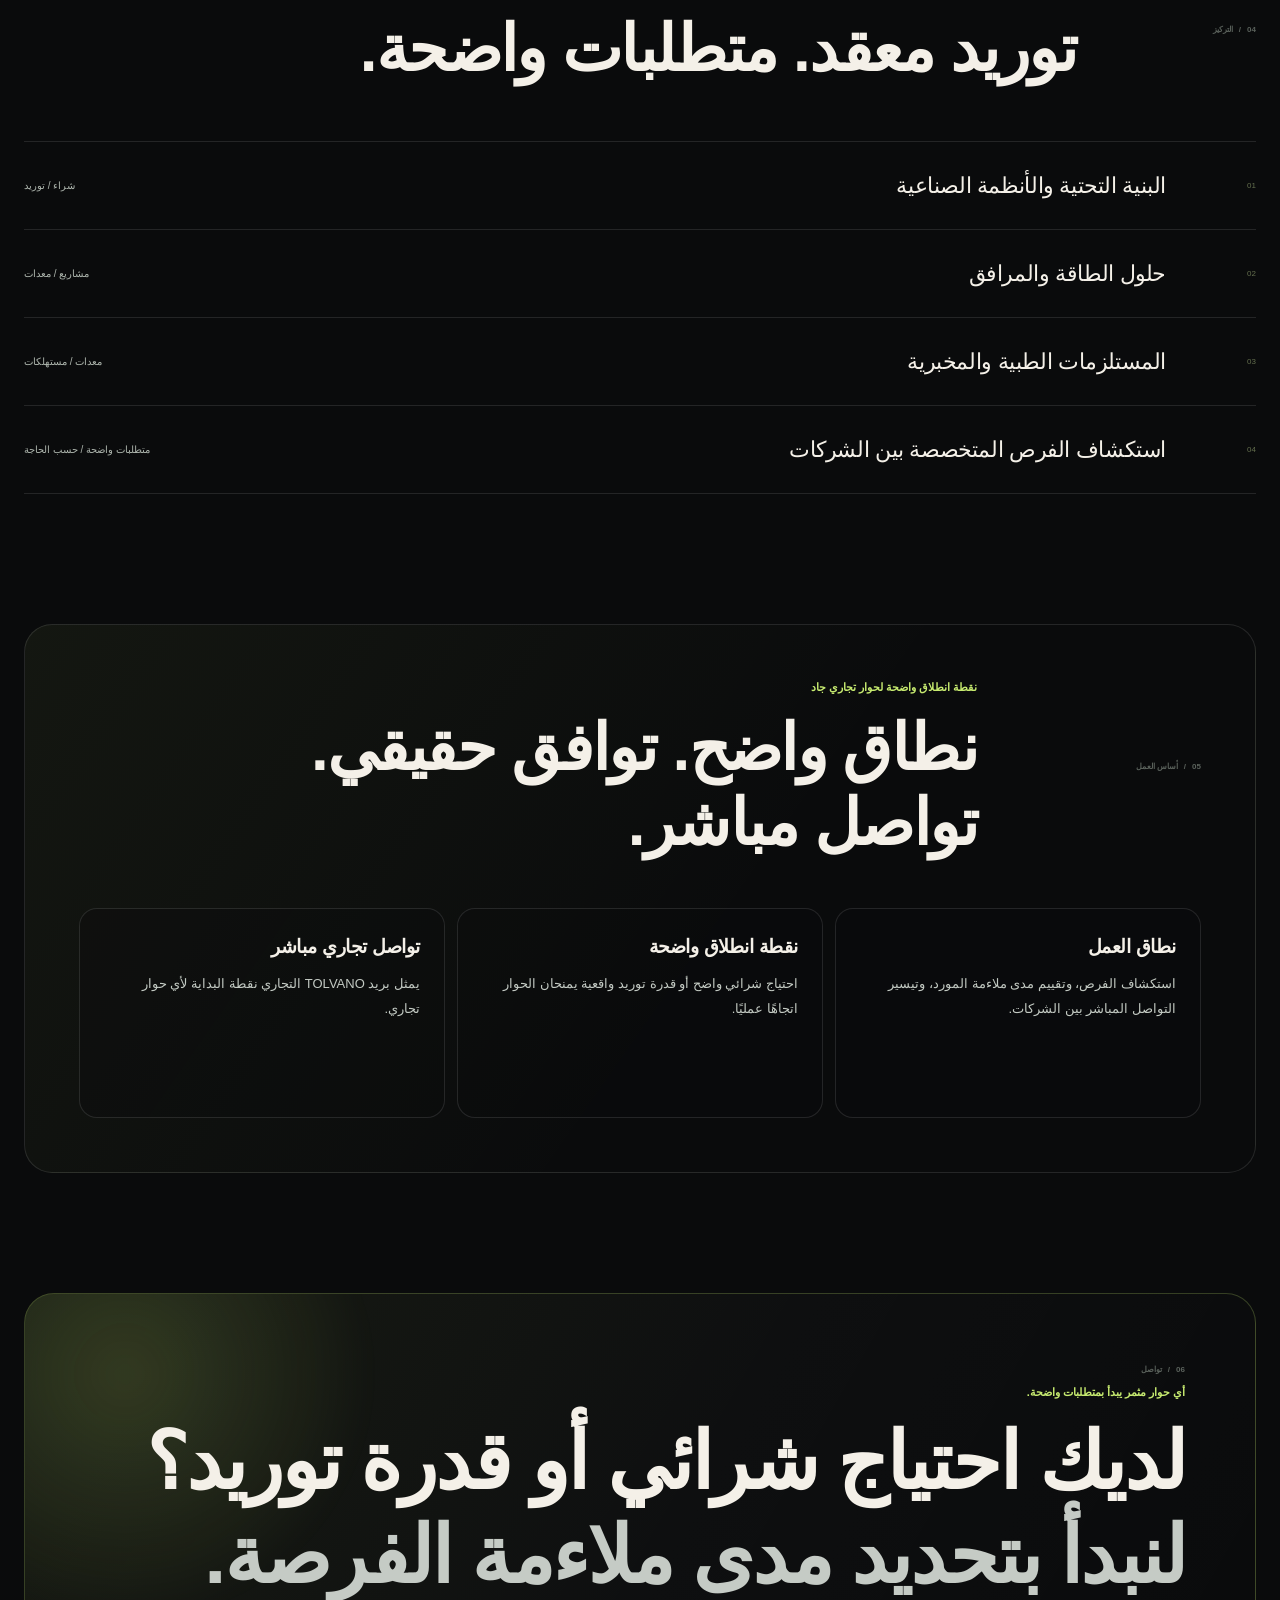
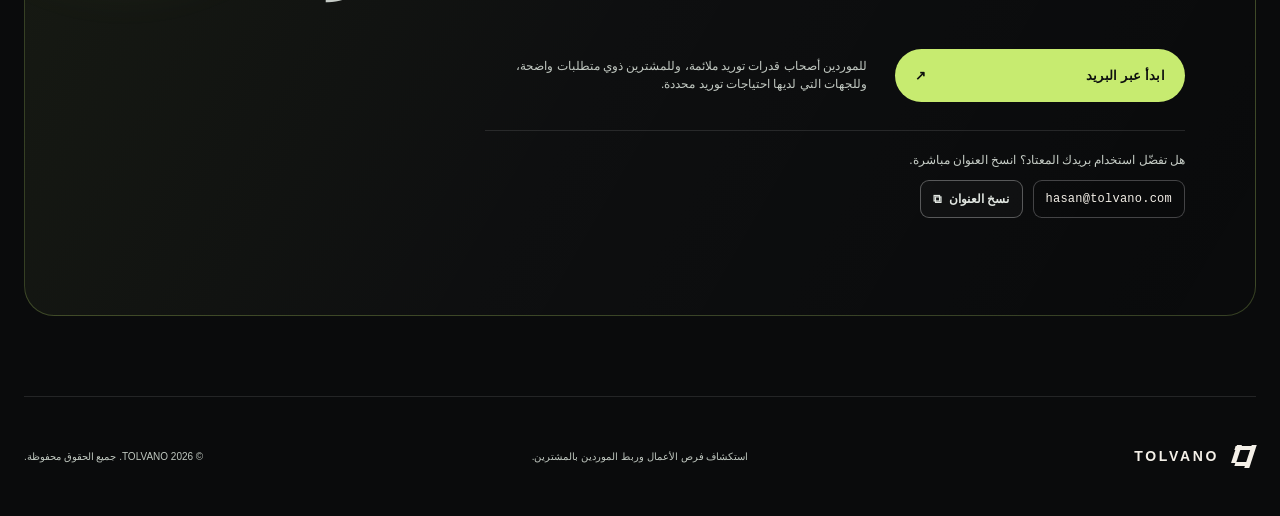
==== commit fa99dac1: "polish: freeze Arabic copy and mobile drawer" ====
--- a/ar/index.html
+++ b/ar/index.html
@@ -7,16 +7,16 @@
   <meta name="color-scheme" content="dark" />
   <meta name="application-name" content="TOLVANO" />
   <meta name="language" content="ar" />
-  <meta name="description" content="تعمل TOLVANO في استكشاف فرص الأعمال وربط الموردين بالمشترين عند توافر توافق مناسب. نوضح متطلبات الشراء، ونقيّم مدى ملاءمة المورد، ثم نهيئ حوارًا تجاريًا مباشرًا بين الأطراف المعنية." />
+  <meta name="description" content="تعمل TOLVANO كشريك في استكشاف فرص الأعمال وربط الموردين بالمشترين. نوضح متطلبات الشراء، ونقيّم مدى ملاءمة المورد للاحتياج، ثم نفتح حوارًا تجاريًا مباشرًا بين الأطراف المناسبة." />
   <meta property="og:title" content="TOLVANO — استكشاف فرص الأعمال وربط الموردين" />
-  <meta property="og:description" content="متطلبات واضحة، وتقييم ملاءمة المورد، وربط تجاري مباشر بين الشركات." />
+  <meta property="og:description" content="متطلبات واضحة، وتقييم ملاءمة المورد، وحوار تجاري مباشر بين الأطراف المناسبة." />
   <meta property="og:type" content="website" />
   <meta property="og:url" content="https://tolvano.com/ar/" />
   <meta property="og:locale" content="ar_AR" />
   <meta property="og:locale:alternate" content="en_US" />
   <meta name="twitter:card" content="summary" />
   <meta name="twitter:title" content="TOLVANO — استكشاف فرص الأعمال وربط الموردين" />
-  <meta name="twitter:description" content="متطلبات واضحة، وتقييم ملاءمة المورد، وربط تجاري مباشر بين الشركات." />
+  <meta name="twitter:description" content="متطلبات واضحة، وتقييم ملاءمة المورد، وحوار تجاري مباشر بين الأطراف المناسبة." />
   <link rel="canonical" href="https://tolvano.com/ar/" />
   <link rel="alternate" hreflang="en" href="https://tolvano.com/" />
   <link rel="alternate" hreflang="ar" href="https://tolvano.com/ar/" />
@@ -55,7 +55,7 @@
       <span class="brand-word">TOLVANO</span>
     </a>
     <nav class="nav" id="primary-navigation" aria-label="التنقل الرئيسي" data-i18n-aria-label="navigation.primary">
-      <a href="#capabilities" data-i18n="navigation.capabilities">ماذا نقدم</a>
+      <a href="#capabilities" data-i18n="navigation.capabilities">ما نقدمه</a>
       <a href="#approach" data-i18n="navigation.approach">كيف نعمل</a>
       <a href="#focus" data-i18n="navigation.focus">مجالات التركيز</a>
     </nav>
@@ -76,9 +76,9 @@
       <div class="hero-orbit orbit-one" aria-hidden="true"></div>
       <div class="hero-orbit orbit-two" aria-hidden="true"></div>
       <div class="hero-copy reveal">
-        <p class="eyebrow"><span class="signal" aria-hidden="true"></span><span data-i18n="hero.eyebrow">استكشاف فرص الأعمال وربط الموردين بالطلب</span></p>
-        <h1 data-i18n-html="hero.title">احتياج واضح.<br /><span>توريد مناسب.</span><br />ربط تجاري يبدأ من التوافق.</h1>
-        <p class="hero-lead" data-i18n="hero.lead">تعمل TOLVANO في استكشاف فرص الأعمال وربط الموردين بالمشترين. نوضح متطلبات الشراء، ونقيّم مدى ملاءمة المورد، ثم نهيئ حوارًا تجاريًا مباشرًا بين الأطراف المعنية.</p>
+        <p class="eyebrow"><span class="signal" aria-hidden="true"></span><span data-i18n="hero.eyebrow">استكشاف فرص الأعمال وربط الموردين بالمشترين</span></p>
+        <h1 data-i18n-html="hero.title">احتياج واضح.<br /><span>توريد مناسب.</span><br />حوار تجاري مباشر.</h1>
+        <p class="hero-lead" data-i18n="hero.lead">تعمل TOLVANO كشريك في استكشاف فرص الأعمال وربط الموردين بالمشترين. نوضح متطلبات الشراء، ونقيّم مدى ملاءمة المورد للاحتياج، ثم نفتح حوارًا تجاريًا مباشرًا بين الأطراف المناسبة.</p>
         <div class="hero-actions">
           <a class="btn btn-primary" href="mailto:hasan@tolvano.com" data-i18n-mailto="emailSubjects.opportunity" data-mailto-email="hasan@tolvano.com">
             <span data-i18n="hero.primaryCta">شاركنا متطلباتك أو قدراتك</span>
@@ -87,7 +87,7 @@
           <a class="btn btn-ghost" href="#capabilities"><span data-i18n="hero.secondaryCta">تعرّف إلى آلية عمل TOLVANO</span> <span aria-hidden="true">↓</span></a>
         </div>
         <div class="trust-line" aria-label="منهج عمل TOLVANO" data-i18n-aria-label="hero.principles">
-          <span data-i18n="hero.principleOne">متطلبات واضحة</span><i aria-hidden="true"></i><span data-i18n="hero.principleTwo">تقييم ملاءمة المورد</span><i aria-hidden="true"></i><span data-i18n="hero.principleThree">ربط تجاري مباشر</span>
+          <span data-i18n="hero.principleOne">متطلبات واضحة</span><i aria-hidden="true"></i><span data-i18n="hero.principleTwo">تقييم ملاءمة المورد</span><i aria-hidden="true"></i><span data-i18n="hero.principleThree">تواصل تجاري مباشر</span>
         </div>
       </div>
 
@@ -102,7 +102,7 @@
           </div>
           <div class="connection-line line-a"></div>
           <div class="connection-line line-b"></div>
-          <div class="signal-card card-a"><small>01</small><strong data-i18n="visual.qualify">تقييم</strong><span data-i18n="visual.relevance">وضوح المتطلبات</span></div>
+          <div class="signal-card card-a"><small>01</small><strong data-i18n="visual.qualify">تقييم</strong><span data-i18n="visual.relevance">وضوح الاحتياج</span></div>
           <div class="signal-card card-b"><small>02</small><strong data-i18n="visual.align">مواءمة</strong><span data-i18n="visual.capability">ملاءمة المورد</span></div>
           <div class="frame-label bottom"><span data-i18n="visual.intelligence">ربط تجاري</span><span data-i18n="visual.connect">الخطوة التالية</span></div>
         </div>
@@ -112,8 +112,8 @@
     <section class="statement section-shell reveal">
       <p class="section-index"><bdi>01</bdi><span aria-hidden="true">/</span><span data-i18n="sections.position">الدور</span></p>
       <div class="statement-copy">
-        <p class="kicker" data-i18n="statement.kicker">لسنا دليل شركات ولا منصة مراسلات جماعية.</p>
-        <h2 data-i18n="statement.title">تعمل TOLVANO كشريك لاستكشاف الفرص وربط الأطراف التجارية: نوضح المتطلبات، ونقيّم مدى ملاءمة المورد، ثم نهيئ حوارًا مباشرًا بين الأطراف المناسبة.</h2>
+        <p class="kicker" data-i18n="statement.kicker">لسنا دليلًا للشركات، ولا منصة للمراسلات الجماعية.</p>
+        <h2 data-i18n="statement.title">تعمل TOLVANO كشريك في استكشاف الفرص وربط الموردين بالمشترين. نوضح الاحتياج، ونقيّم مدى ملاءمة المورد، ثم نفتح حوارًا تجاريًا مباشرًا بين الأطراف المناسبة.</h2>
       </div>
     </section>
 
@@ -121,8 +121,8 @@
       <div class="section-heading reveal">
         <p class="section-index"><bdi>02</bdi><span aria-hidden="true">/</span><span data-i18n="sections.capabilities">الخدمات</span></p>
         <div>
-          <p class="kicker" data-i18n="capabilities.kicker">منهج منضبط لبداية تجارية مناسبة</p>
-          <h2 data-i18n="capabilities.title">من متطلبات واضحة إلى ربط تجاري مناسب.</h2>
+          <p class="kicker" data-i18n="capabilities.kicker">منهج واضح لبدء حوار تجاري بين الأطراف المناسبة</p>
+          <h2 data-i18n="capabilities.title">من احتياج واضح إلى حوار تجاري مباشر.</h2>
         </div>
       </div>
       <div class="capability-grid">
@@ -130,21 +130,21 @@
           <span class="card-num">01</span>
           <div class="icon icon-radar" aria-hidden="true"><span></span></div>
           <h3 data-i18n="capabilities.cards.sourcing.title">استكشاف الفرص</h3>
-          <p data-i18n="capabilities.cards.sourcing.body">نبحث عن احتياجات شراء وفرص تجارية واضحة يمكن أن يتوافق فيها التوقيت والنطاق وقدرة التوريد.</p>
+          <p data-i18n="capabilities.cards.sourcing.body">نستكشف احتياجات شراء وفرصًا تجارية واضحة، حين تتوافق المتطلبات والتوقيت وإمكانات التوريد.</p>
           <span class="card-link"><span data-i18n="capabilities.cards.sourcing.link">حدّد الفرصة</span><b aria-hidden="true">↗</b></span>
         </article>
         <article class="capability-card reveal delay-one">
           <span class="card-num">02</span>
           <div class="icon icon-fit" aria-hidden="true"><span></span><span></span></div>
           <h3 data-i18n="capabilities.cards.fit.title">تقييم ملاءمة المورد</h3>
-          <p data-i18n="capabilities.cards.fit.body">نقيّم مدى مناسبة المنتج، وقدرة المورد على التنفيذ، والنطاق الجغرافي، والاستعداد للتعامل التجاري قبل الربط بالفرصة.</p>
+          <p data-i18n="capabilities.cards.fit.body">نقيّم المنتج، وقدرة المورد على التنفيذ، والنطاق الجغرافي، والاستعداد للتعامل التجاري قبل بدء التواصل.</p>
           <span class="card-link"><span data-i18n="capabilities.cards.fit.link">قيّم الملاءمة</span><b aria-hidden="true">↗</b></span>
         </article>
         <article class="capability-card reveal delay-two">
           <span class="card-num">03</span>
           <div class="icon icon-link" aria-hidden="true"><span></span><span></span></div>
           <h3 data-i18n="capabilities.cards.introductions.title">ربط تجاري بين الشركات</h3>
-          <p data-i18n="capabilities.cards.introductions.body">عند وجود توافق حقيقي، نُيسّر تواصلًا أوليًا مباشرًا يركز على القرار بين الأطراف التجارية المعنية.</p>
+          <p data-i18n="capabilities.cards.introductions.body">عند توافر توافق حقيقي، نيسّر تواصلاً مباشرًا بين الأطراف المناسبة، يركّز على القرار التجاري.</p>
           <span class="card-link"><span data-i18n="capabilities.cards.introductions.link">ابدأ الحوار</span><b aria-hidden="true">↗</b></span>
         </article>
       </div>
@@ -156,14 +156,14 @@
           <p class="section-index"><bdi>03</bdi><span aria-hidden="true">/</span><span data-i18n="sections.method">المنهج</span></p>
           <div>
             <p class="kicker" data-i18n="approach.kicker">مسار تجاري واضح</p>
-            <h2 data-i18n="approach.title">وضوح أولًا. ملاءمة ثانيًا. تواصل ثالثًا.</h2>
+            <h2 data-i18n="approach.title">نوضح الاحتياج، ثم نقيّم ملاءمة المورد، وبعدها نفتح الحوار التجاري.</h2>
           </div>
         </div>
         <div class="steps">
-          <div class="step"><span>01</span><div><strong data-i18n="approach.steps.qualify.title">تحديد موجز المتطلبات</strong><p data-i18n="approach.steps.qualify.body">المتطلبات، والنطاق، والتوقيت، وسياق المشتري، والجدوى التجارية.</p></div></div>
-          <div class="step"><span>02</span><div><strong data-i18n="approach.steps.map.title">تقييم ملاءمة المورد</strong><p data-i18n="approach.steps.map.body">مناسبة المنتج، وقدرة المورد، والنطاق الجغرافي، وواقعية التنفيذ.</p></div></div>
-          <div class="step"><span>03</span><div><strong data-i18n="approach.steps.open.title">تهيئة التواصل الأولي</strong><p data-i18n="approach.steps.open.body">تواصل أول موجز بين الأطراف الأنسب لبدء الحوار.</p></div></div>
-          <div class="step"><span>04</span><div><strong data-i18n="approach.steps.advance.title">تحديد الخطوة التالية</strong><p data-i18n="approach.steps.advance.body">يبقى الحوار مركزًا على القرار التجاري العملي التالي.</p></div></div>
+          <div class="step"><span>01</span><div><strong data-i18n="approach.steps.qualify.title">توضيح المتطلبات التجارية</strong><p data-i18n="approach.steps.qualify.body">الاحتياج الشرائي، والنطاق، والتوقيت، وسياق المشتري، والجدوى التجارية.</p></div></div>
+          <div class="step"><span>02</span><div><strong data-i18n="approach.steps.map.title">تقييم ملاءمة المورد</strong><p data-i18n="approach.steps.map.body">ملاءمة المنتج، وقدرة المورد، والنطاق الجغرافي، وواقعية التنفيذ.</p></div></div>
+          <div class="step"><span>03</span><div><strong data-i18n="approach.steps.open.title">فتح حوار تجاري مباشر</strong><p data-i18n="approach.steps.open.body">نيسّر تواصلاً أوليًا موجزًا بين الأطراف الأنسب لبدء الحوار.</p></div></div>
+          <div class="step"><span>04</span><div><strong data-i18n="approach.steps.advance.title">تحديد الخطوة التالية</strong><p data-i18n="approach.steps.advance.body">يبقى الحوار موجّهًا إلى الخطوة العملية التالية في القرار التجاري.</p></div></div>
         </div>
       </div>
     </section>
@@ -172,15 +172,15 @@
       <div class="section-heading reveal">
         <p class="section-index"><bdi>04</bdi><span aria-hidden="true">/</span><span data-i18n="sections.focus">التركيز</span></p>
         <div>
-          <p class="kicker" data-i18n="focus.kicker">مجالات تكون فيها الملاءمة والتوقيت حاسمين</p>
+          <p class="kicker" data-i18n="focus.kicker">مجالات يكون فيها التوقيت وملاءمة التوريد حاسمين</p>
           <h2 data-i18n="focus.title">توريد معقد. متطلبات واضحة.</h2>
         </div>
       </div>
       <div class="focus-list reveal">
         <div class="focus-row"><span>01</span><strong data-i18n="focus.rows.infrastructure.title">البنية التحتية والأنظمة الصناعية</strong><em data-i18n="focus.rows.infrastructure.meta">شراء / توريد</em></div>
         <div class="focus-row"><span>02</span><strong data-i18n="focus.rows.energy.title">حلول الطاقة والمرافق</strong><em data-i18n="focus.rows.energy.meta">مشاريع / معدات</em></div>
-        <div class="focus-row"><span>03</span><strong data-i18n="focus.rows.medical.title">التوريد الطبي ومستلزمات المختبرات</strong><em data-i18n="focus.rows.medical.meta">معدات / مستهلكات</em></div>
-        <div class="focus-row"><span>04</span><strong data-i18n="focus.rows.specialized.title">استكشاف الفرص المتخصصة بين الشركات</strong><em data-i18n="focus.rows.specialized.meta">متطلبات واضحة / وفق الحاجة</em></div>
+        <div class="focus-row"><span>03</span><strong data-i18n="focus.rows.medical.title">المستلزمات الطبية والمخبرية</strong><em data-i18n="focus.rows.medical.meta">معدات / مستهلكات</em></div>
+        <div class="focus-row"><span>04</span><strong data-i18n="focus.rows.specialized.title">استكشاف الفرص المتخصصة بين الشركات</strong><em data-i18n="focus.rows.specialized.meta">متطلبات واضحة / حسب الحاجة</em></div>
       </div>
     </section>
 
@@ -190,13 +190,13 @@
           <p class="section-index"><bdi>05</bdi><span aria-hidden="true">/</span><span data-i18n="sections.basis">أساس العمل</span></p>
           <div>
             <p class="kicker" data-i18n="basis.kicker">نقطة انطلاق واضحة لحوار تجاري جاد</p>
-            <h2 data-i18n="basis.title">نطاق واضح. توافق مدروس. تواصل مباشر.</h2>
+            <h2 data-i18n="basis.title">نطاق واضح. توافق حقيقي. تواصل مباشر.</h2>
           </div>
         </div>
         <div class="basis-grid">
-          <article class="basis-item"><span class="card-num">01</span><h3 data-i18n="basis.items.remit.title">نطاق العمل</h3><p data-i18n="basis.items.remit.body">استكشاف الفرص، وتقييم ملاءمة المورد، وتيسير الربط التجاري بين الشركات.</p></article>
-          <article class="basis-item"><span class="card-num">02</span><h3 data-i18n="basis.items.start.title">نقطة انطلاق واضحة</h3><p data-i18n="basis.items.start.body">متطلبات شراء واضحة أو قدرة توريد محددة تمنح الحوار اتجاهًا عمليًا.</p></article>
-          <article class="basis-item"><span class="card-num">03</span><h3 data-i18n="basis.items.contact.title">تواصل تجاري مباشر</h3><p data-i18n="basis.items.contact.body">بريد TOLVANO التجاري هو نقطة البداية المباشرة لأي حوار تجاري.</p></article>
+          <article class="basis-item"><span class="card-num">01</span><h3 data-i18n="basis.items.remit.title">نطاق العمل</h3><p data-i18n="basis.items.remit.body">استكشاف الفرص، وتقييم مدى ملاءمة المورد، وتيسير التواصل المباشر بين الشركات.</p></article>
+          <article class="basis-item"><span class="card-num">02</span><h3 data-i18n="basis.items.start.title">نقطة انطلاق واضحة</h3><p data-i18n="basis.items.start.body">احتياج شرائي واضح أو قدرة توريد واقعية يمنحان الحوار اتجاهًا عمليًا.</p></article>
+          <article class="basis-item"><span class="card-num">03</span><h3 data-i18n="basis.items.contact.title">تواصل تجاري مباشر</h3><p data-i18n="basis.items.contact.body">يمثل بريد TOLVANO التجاري نقطة البداية لأي حوار تجاري.</p></article>
         </div>
       </div>
     </section>
@@ -205,17 +205,17 @@
       <div class="cta-panel">
         <div class="cta-glow" aria-hidden="true"></div>
         <p class="section-index"><bdi>06</bdi><span aria-hidden="true">/</span><span data-i18n="sections.contact">تواصل</span></p>
-        <p class="kicker" data-i18n="cta.kicker">الحوار المفيد يبدأ بموجز واضح.</p>
-        <h2 data-i18n-html="cta.title">لديك متطلبات شراء أو قدرة توريد؟<br /><span>لنبدأ من التوافق التجاري المناسب.</span></h2>
+        <p class="kicker" data-i18n="cta.kicker">أي حوار مثمر يبدأ بمتطلبات واضحة.</p>
+        <h2 data-i18n-html="cta.title">لديك احتياج شرائي أو قدرة توريد؟<br /><span>لنبدأ بتحديد مدى ملاءمة الفرصة.</span></h2>
         <div class="cta-bottom">
           <a class="btn btn-primary large" href="mailto:hasan@tolvano.com" data-i18n-mailto="emailSubjects.footer" data-mailto-email="hasan@tolvano.com"><span data-i18n="cta.emailCta">ابدأ عبر البريد</span> <span aria-hidden="true">↗</span></a>
-          <p data-i18n="cta.body">للموردين ذوي القدرات المناسبة، والمشترين ذوي المتطلبات الواضحة، والجهات ذات احتياجات التوريد المحددة.</p>
+          <p data-i18n="cta.body">للموردين أصحاب قدرات توريد ملائمة، وللمشترين ذوي متطلبات واضحة، وللجهات التي لديها احتياجات توريد محددة.</p>
         </div>
         <div class="contact-fallback">
-          <p data-i18n="contact.copyPrompt">تفضّل استخدام بريدك؟ انسخ العنوان مباشرة.</p>
+          <p data-i18n="contact.copyPrompt">هل تفضّل استخدام بريدك المعتاد؟ انسخ العنوان مباشرة.</p>
           <div class="copy-row">
             <code data-email-address>hasan@tolvano.com</code>
-            <button class="copy-email" type="button" data-copy-email="hasan@tolvano.com" aria-label="نسخ بريد TOLVANO" data-i18n-aria-label="contact.copyAria"><span data-i18n="contact.copyAction">نسخ البريد</span><span aria-hidden="true">⧉</span></button>
+            <button class="copy-email" type="button" data-copy-email="hasan@tolvano.com" aria-label="نسخ عنوان بريد TOLVANO" data-i18n-aria-label="contact.copyAria"><span data-i18n="contact.copyAction">نسخ العنوان</span><span aria-hidden="true">⧉</span></button>
           </div>
           <p class="copy-feedback" data-copy-feedback aria-live="polite"></p>
         </div>
@@ -229,7 +229,7 @@
 
   <footer class="site-footer section-shell">
     <a class="brand footer-brand" href="#top" aria-label="الصفحة الرئيسية لـ TOLVANO" data-i18n-aria-label="brand.home"><span class="brand-mark" aria-hidden="true"><span></span><span></span></span><span class="brand-word">TOLVANO</span></a>
-    <p data-i18n="footer.description">استكشاف فرص الأعمال والربط التجاري بين الشركات.</p>
+    <p data-i18n="footer.description">استكشاف فرص الأعمال وربط الموردين بالمشترين.</p>
     <p><span>© </span><span id="year">2026</span><span> TOLVANO. </span><span data-i18n="footer.rights">جميع الحقوق محفوظة.</span></p>
   </footer>
 
--- a/styles.css
+++ b/styles.css
@@ -234,4 +234,32 @@
   .mobile-cta a{min-height:48px;gap:10px;padding:0 16px;font-size:11.5px}
   body.menu-open .mobile-cta,body.final-cta-visible .mobile-cta{visibility:hidden;opacity:0;transform:translateY(12px);pointer-events:none}
   html[dir="rtl"] .hero h1{font-size:clamp(41px,11.8vw,60px);line-height:1.1;text-wrap:balance}
-}+}
+
+/* V1 freeze polish */
+.copy-email{border-color:rgba(255,255,255,.30);background:rgba(255,255,255,.025);color:#e1e6e1}
+.copy-row code{border-color:rgba(255,255,255,.24)}
+
+@media (max-width:1020px){
+  html.menu-open{overflow:hidden;overscroll-behavior:none}
+  body.menu-open{position:fixed;top:var(--menu-scroll-offset,0px);inset-inline:0;width:100%;height:100%;overflow:hidden;overscroll-behavior:none}
+  body.menu-open::before{content:"";position:fixed;inset:88px 0 0;background:var(--bg);z-index:18}
+  body.menu-open .site-header{position:fixed;inset-block-start:0;inset-inline-start:50%;transform:translateX(-50%);z-index:40}
+  .nav.mobile-open{top:88px;bottom:auto;z-index:39;max-height:calc(100dvh - 88px);overflow-y:auto;overscroll-behavior:contain;-webkit-overflow-scrolling:touch;touch-action:pan-y;background:var(--bg);padding:16px 24px calc(20px + env(safe-area-inset-bottom,0px));box-shadow:0 16px 44px rgba(0,0,0,.34)}
+  .nav.mobile-open a{padding:17px 0;color:#e2e7e2}
+}
+
+@media (max-width:760px){
+  body.menu-open::before{inset-block-start:74px}
+  .nav.mobile-open{top:74px;max-height:calc(100dvh - 74px);padding:14px 20px calc(18px + env(safe-area-inset-bottom,0px))}
+  .hero-lead{color:#ccd3cc}
+  .capability-card p,.basis-item p,.step p,.cta-bottom p,.contact-fallback>p{color:#cbd3cb}
+  .card-link{color:#d2d9d2}
+  .focus-row em{color:#b9c1b9}
+  .frame-label,.signal-card span{color:#cbd3cb}
+  .site-footer{color:#c8d0c8}
+}
+
+@media (prefers-reduced-motion:reduce){
+  .mobile-cta{transition:none}
+}
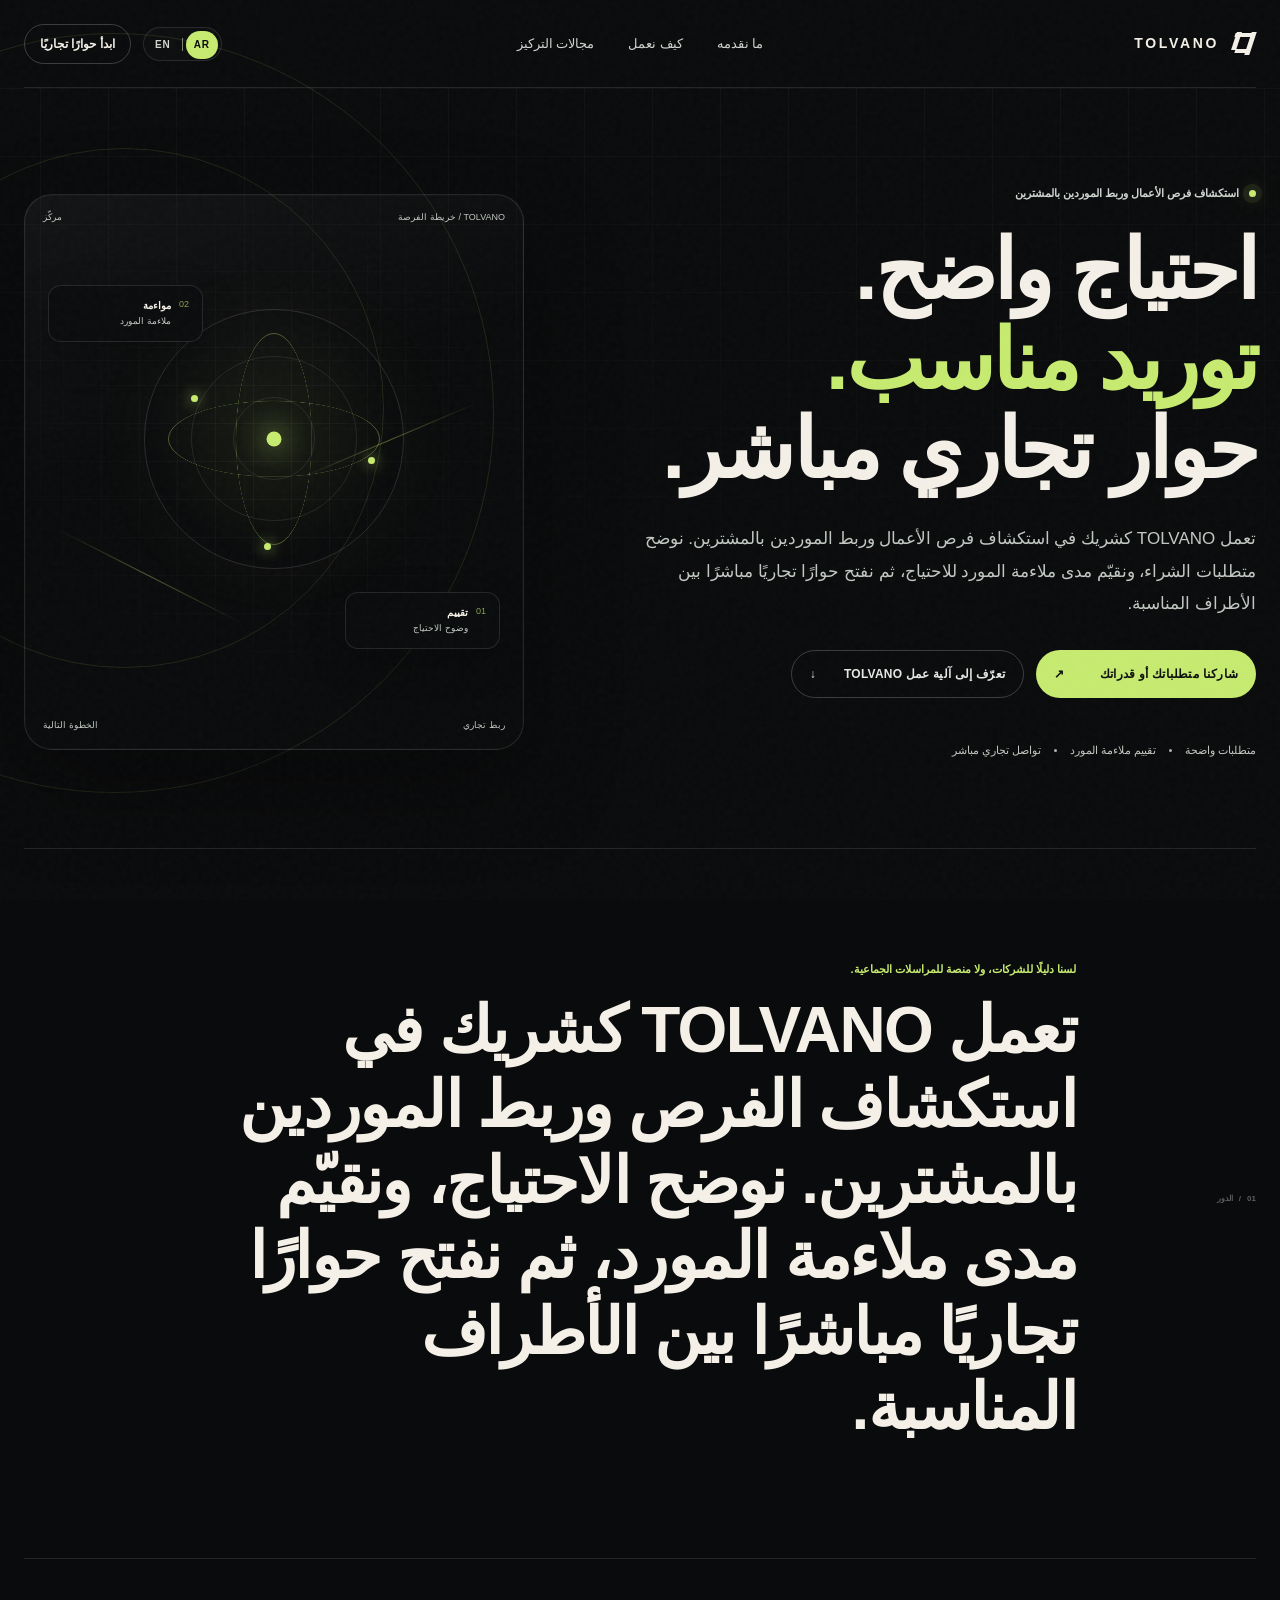
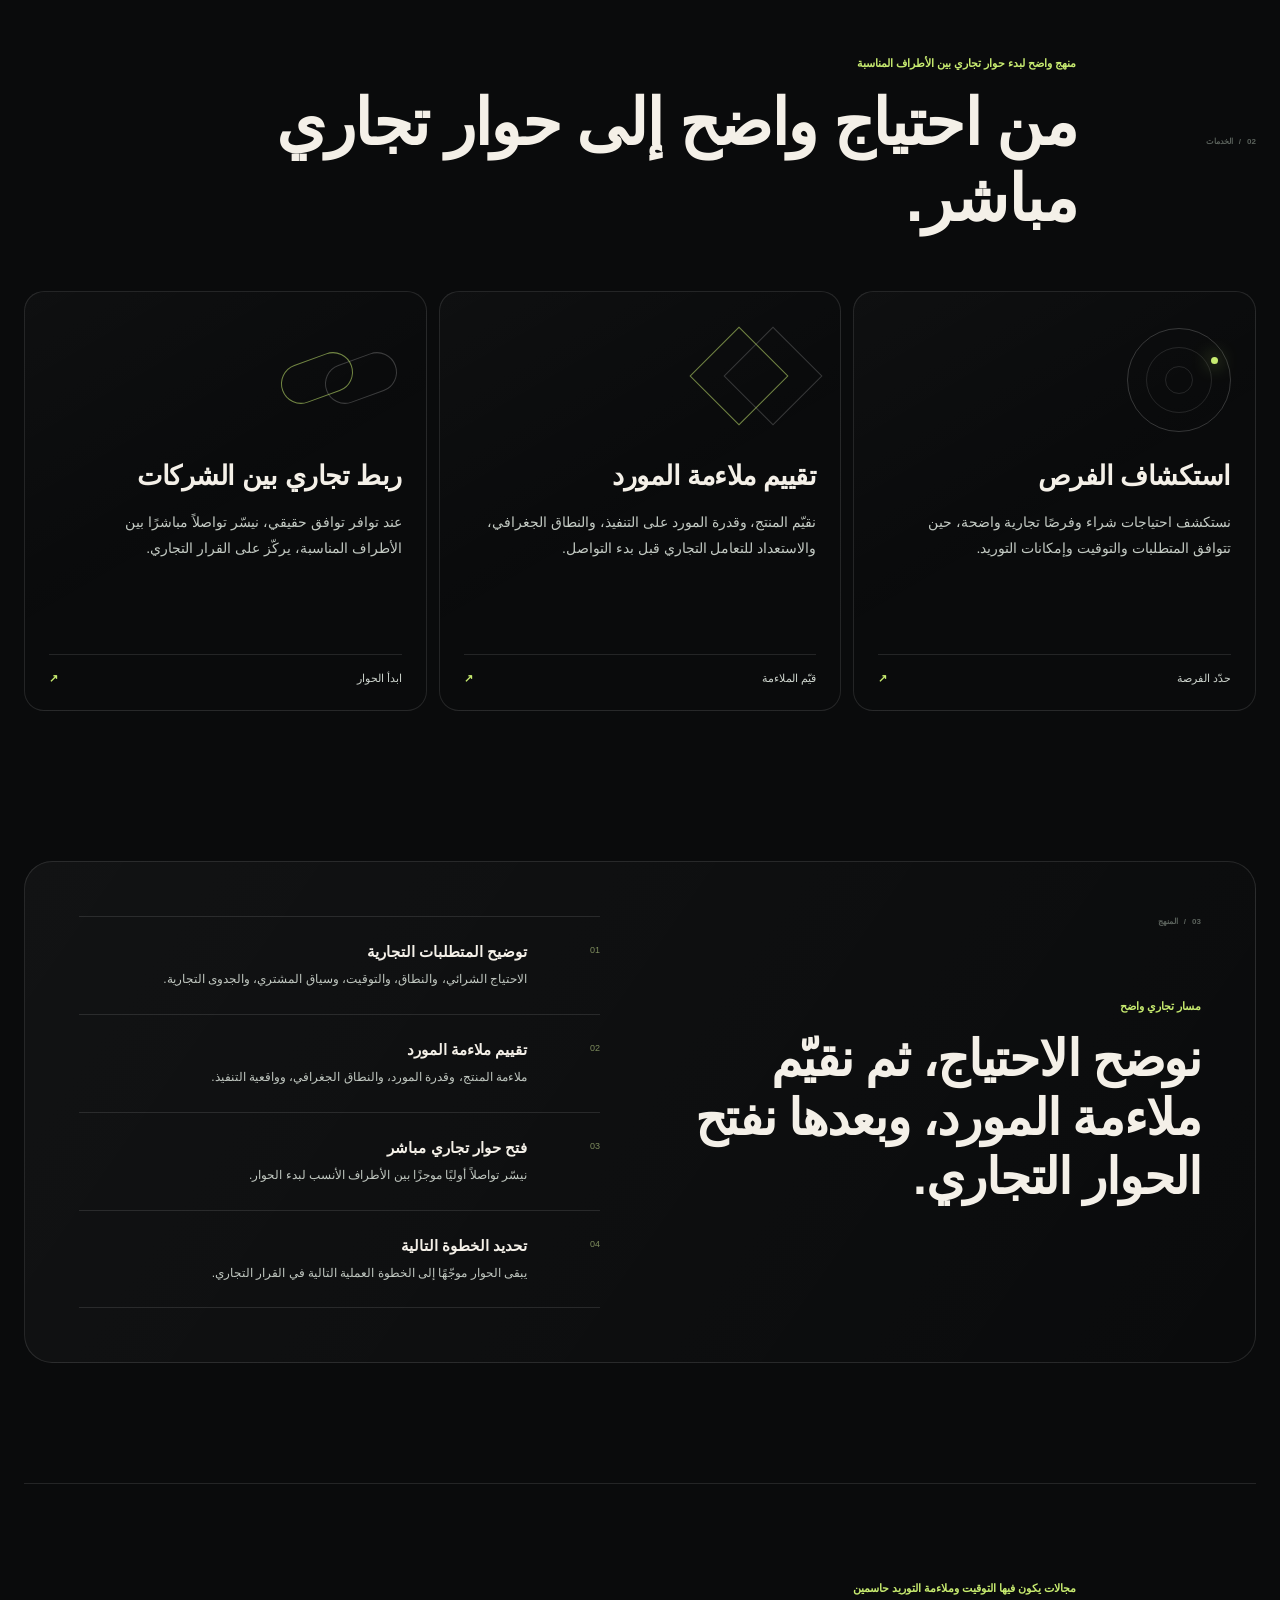
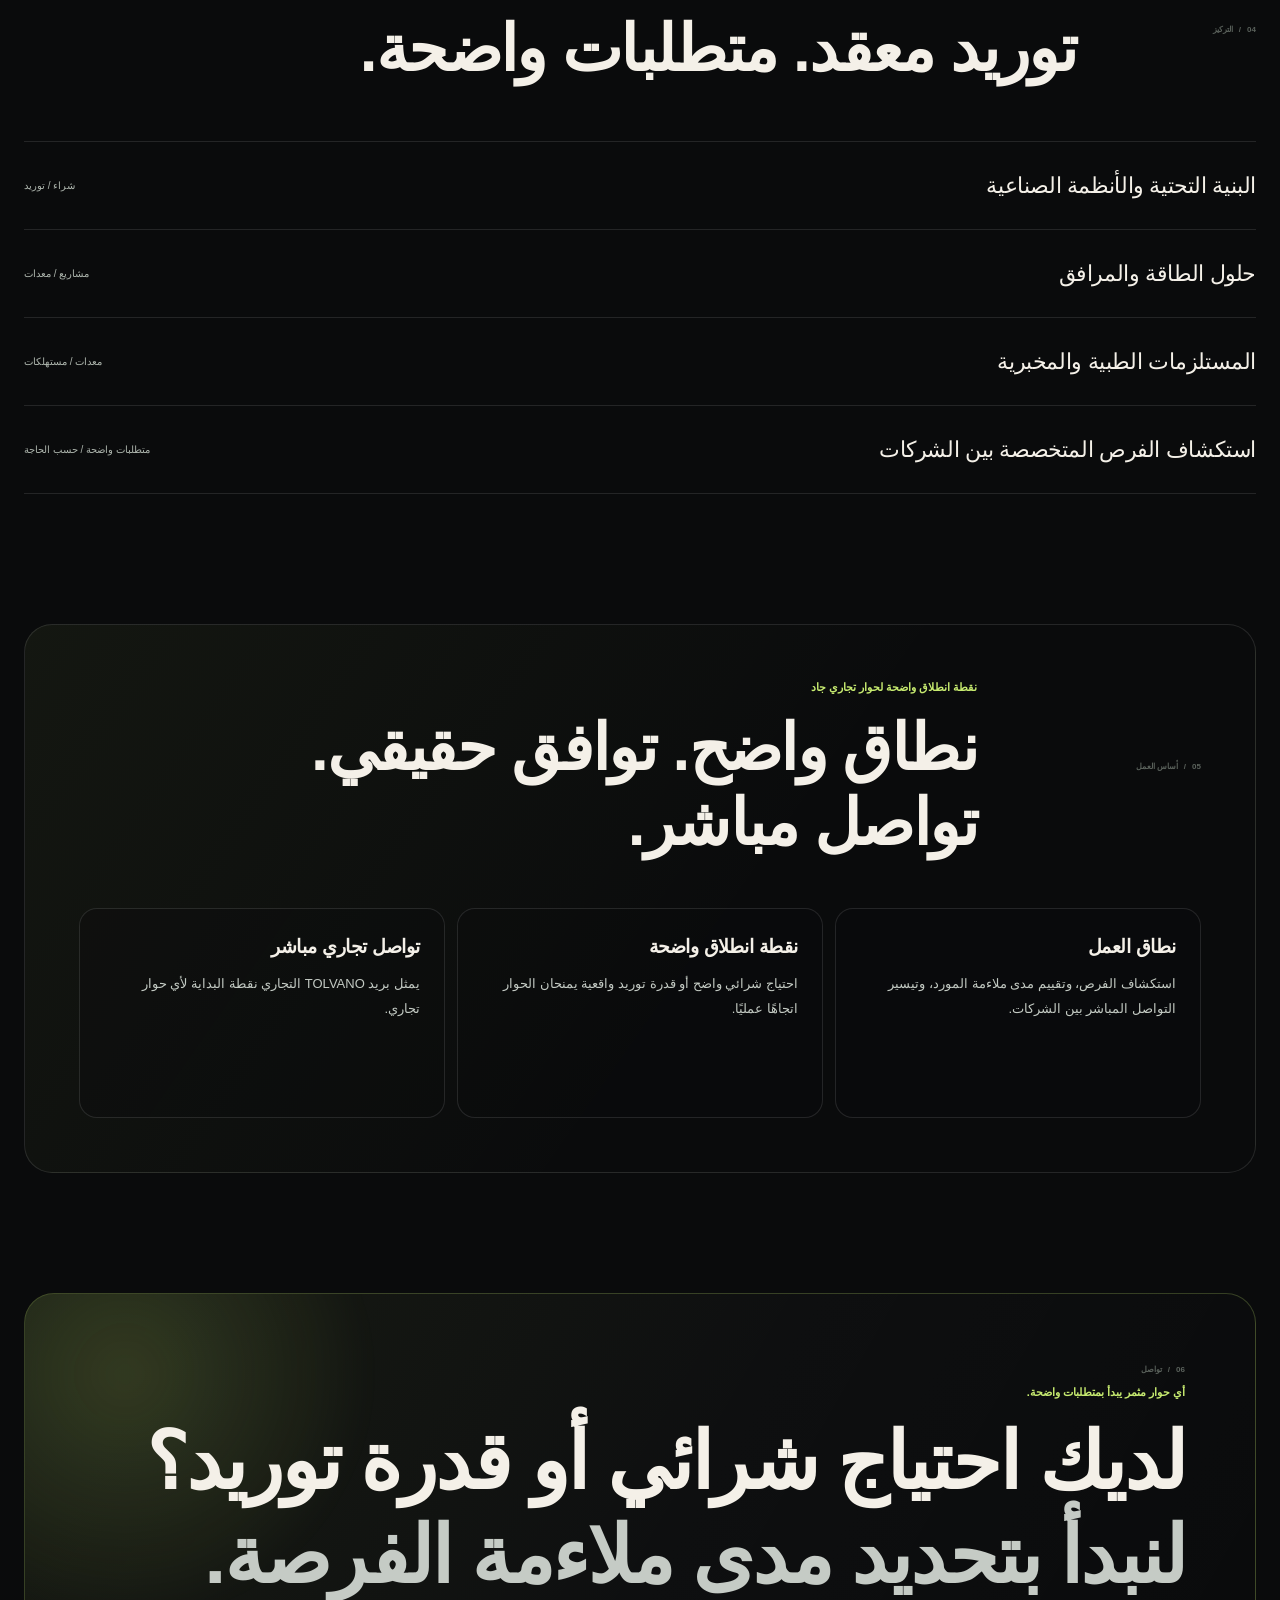
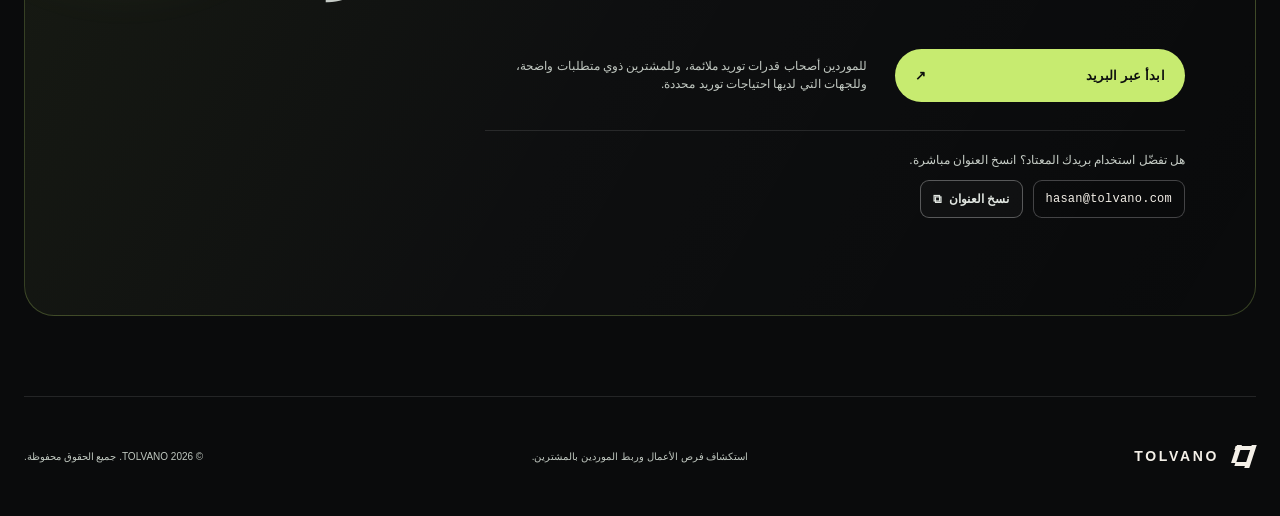
==== commit ce62473e: "fix: stabilize rtl mobile menu and simplify numbering" ====
--- a/ar/index.html
+++ b/ar/index.html
@@ -127,21 +127,18 @@
       </div>
       <div class="capability-grid">
         <article class="capability-card reveal">
-          <span class="card-num">01</span>
           <div class="icon icon-radar" aria-hidden="true"><span></span></div>
           <h3 data-i18n="capabilities.cards.sourcing.title">استكشاف الفرص</h3>
           <p data-i18n="capabilities.cards.sourcing.body">نستكشف احتياجات شراء وفرصًا تجارية واضحة، حين تتوافق المتطلبات والتوقيت وإمكانات التوريد.</p>
           <span class="card-link"><span data-i18n="capabilities.cards.sourcing.link">حدّد الفرصة</span><b aria-hidden="true">↗</b></span>
         </article>
         <article class="capability-card reveal delay-one">
-          <span class="card-num">02</span>
           <div class="icon icon-fit" aria-hidden="true"><span></span><span></span></div>
           <h3 data-i18n="capabilities.cards.fit.title">تقييم ملاءمة المورد</h3>
           <p data-i18n="capabilities.cards.fit.body">نقيّم المنتج، وقدرة المورد على التنفيذ، والنطاق الجغرافي، والاستعداد للتعامل التجاري قبل بدء التواصل.</p>
           <span class="card-link"><span data-i18n="capabilities.cards.fit.link">قيّم الملاءمة</span><b aria-hidden="true">↗</b></span>
         </article>
         <article class="capability-card reveal delay-two">
-          <span class="card-num">03</span>
           <div class="icon icon-link" aria-hidden="true"><span></span><span></span></div>
           <h3 data-i18n="capabilities.cards.introductions.title">ربط تجاري بين الشركات</h3>
           <p data-i18n="capabilities.cards.introductions.body">عند توافر توافق حقيقي، نيسّر تواصلاً مباشرًا بين الأطراف المناسبة، يركّز على القرار التجاري.</p>
@@ -177,10 +174,10 @@
         </div>
       </div>
       <div class="focus-list reveal">
-        <div class="focus-row"><span>01</span><strong data-i18n="focus.rows.infrastructure.title">البنية التحتية والأنظمة الصناعية</strong><em data-i18n="focus.rows.infrastructure.meta">شراء / توريد</em></div>
-        <div class="focus-row"><span>02</span><strong data-i18n="focus.rows.energy.title">حلول الطاقة والمرافق</strong><em data-i18n="focus.rows.energy.meta">مشاريع / معدات</em></div>
-        <div class="focus-row"><span>03</span><strong data-i18n="focus.rows.medical.title">المستلزمات الطبية والمخبرية</strong><em data-i18n="focus.rows.medical.meta">معدات / مستهلكات</em></div>
-        <div class="focus-row"><span>04</span><strong data-i18n="focus.rows.specialized.title">استكشاف الفرص المتخصصة بين الشركات</strong><em data-i18n="focus.rows.specialized.meta">متطلبات واضحة / حسب الحاجة</em></div>
+        <div class="focus-row"><strong data-i18n="focus.rows.infrastructure.title">البنية التحتية والأنظمة الصناعية</strong><em data-i18n="focus.rows.infrastructure.meta">شراء / توريد</em></div>
+        <div class="focus-row"><strong data-i18n="focus.rows.energy.title">حلول الطاقة والمرافق</strong><em data-i18n="focus.rows.energy.meta">مشاريع / معدات</em></div>
+        <div class="focus-row"><strong data-i18n="focus.rows.medical.title">المستلزمات الطبية والمخبرية</strong><em data-i18n="focus.rows.medical.meta">معدات / مستهلكات</em></div>
+        <div class="focus-row"><strong data-i18n="focus.rows.specialized.title">استكشاف الفرص المتخصصة بين الشركات</strong><em data-i18n="focus.rows.specialized.meta">متطلبات واضحة / حسب الحاجة</em></div>
       </div>
     </section>
 
--- a/styles.css
+++ b/styles.css
@@ -263,3 +263,25 @@
 @media (prefers-reduced-motion:reduce){
   .mobile-cta{transition:none}
 }
+
+
+/* V1 freeze mobile menu and numbering polish */
+.focus-row{grid-template-columns:1fr auto}
+.focus-row em{grid-column:auto}
+.capability-card .icon{margin-top:12px}
+
+@media (max-width:1020px){
+  body.menu-open::before{inset:0}
+  body.menu-open .site-header{top:0;left:50%;right:auto;inset-inline-start:auto;transform:translateX(-50%);background:var(--bg)}
+  .nav.mobile-open{left:0;right:0;inset-inline:auto}
+}
+
+@media (max-width:760px){
+  .section-index{font-size:10px;letter-spacing:.11em;color:#9ca69c;opacity:1}
+  .capability-card .icon{margin-top:8px}
+}
+
+@media (max-width:700px){
+  .focus-row{grid-template-columns:1fr;gap:8px}
+  .focus-row em{grid-column:auto}
+}
